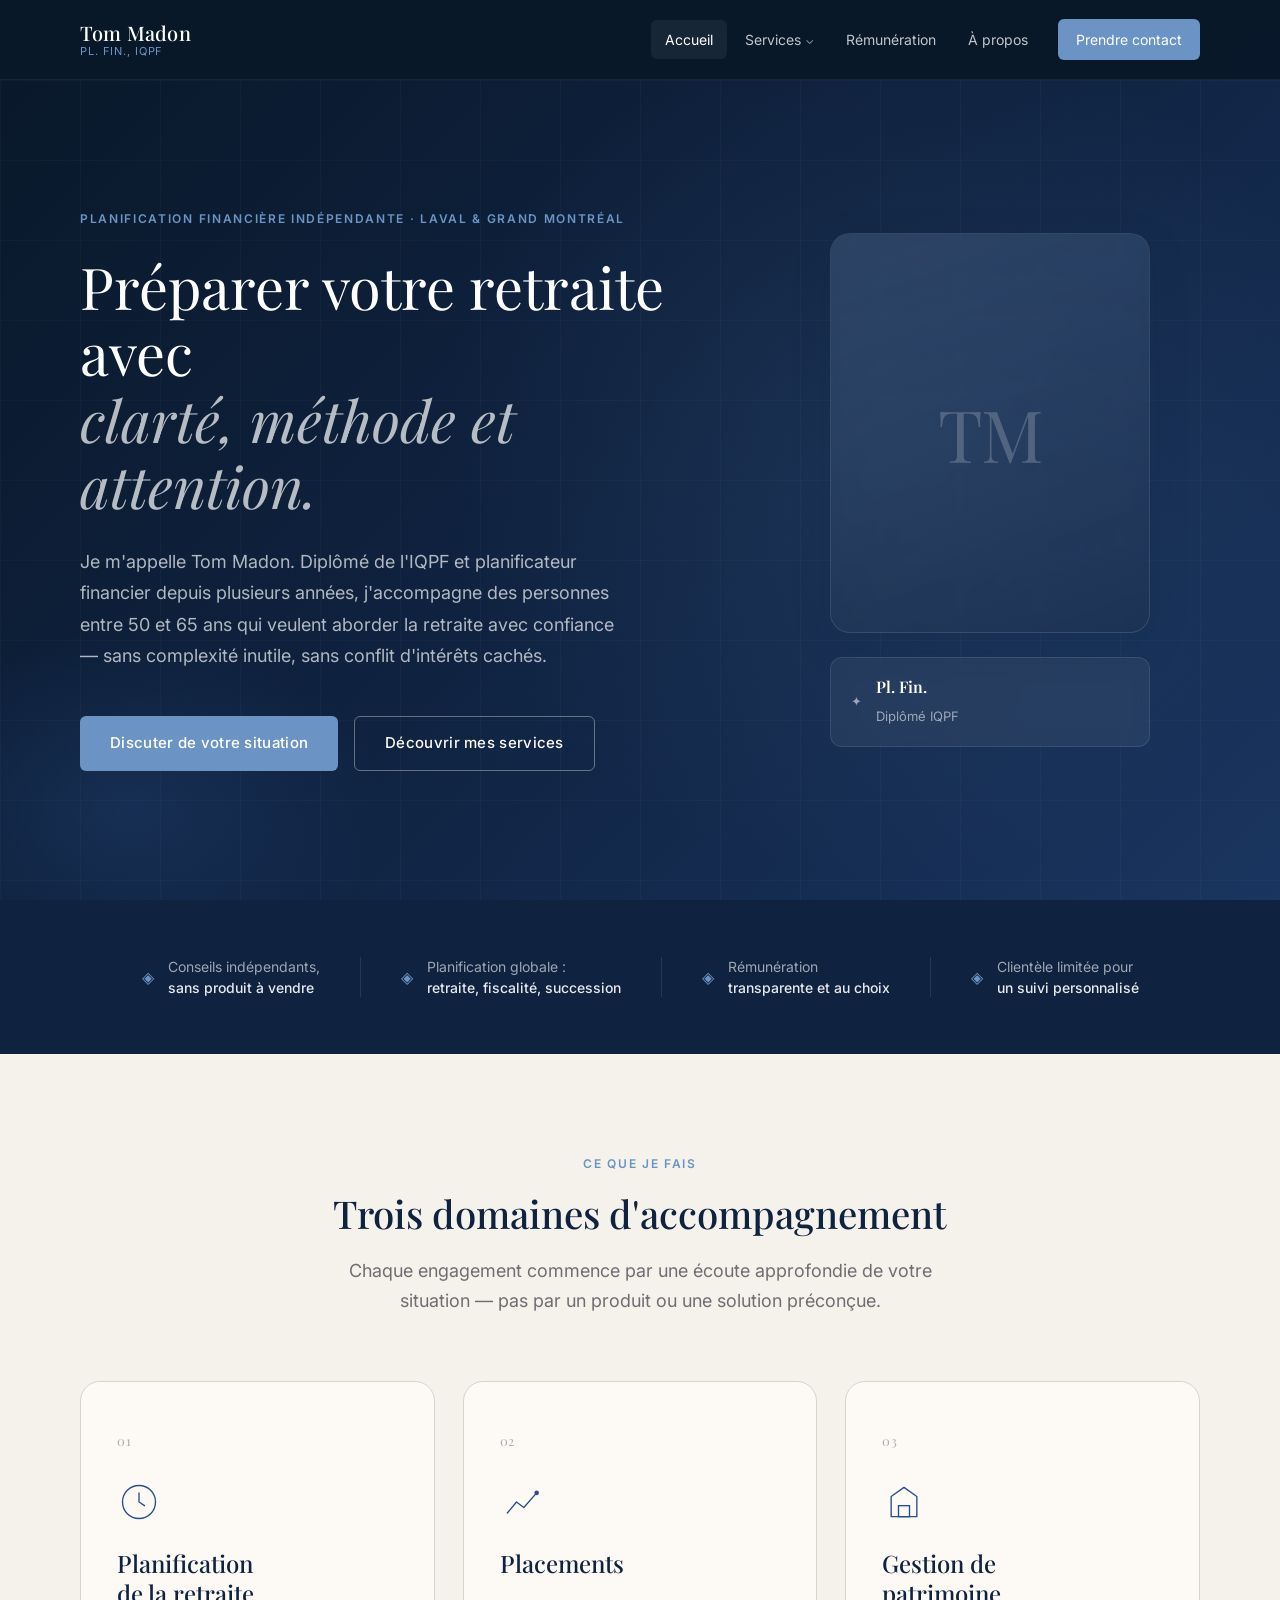
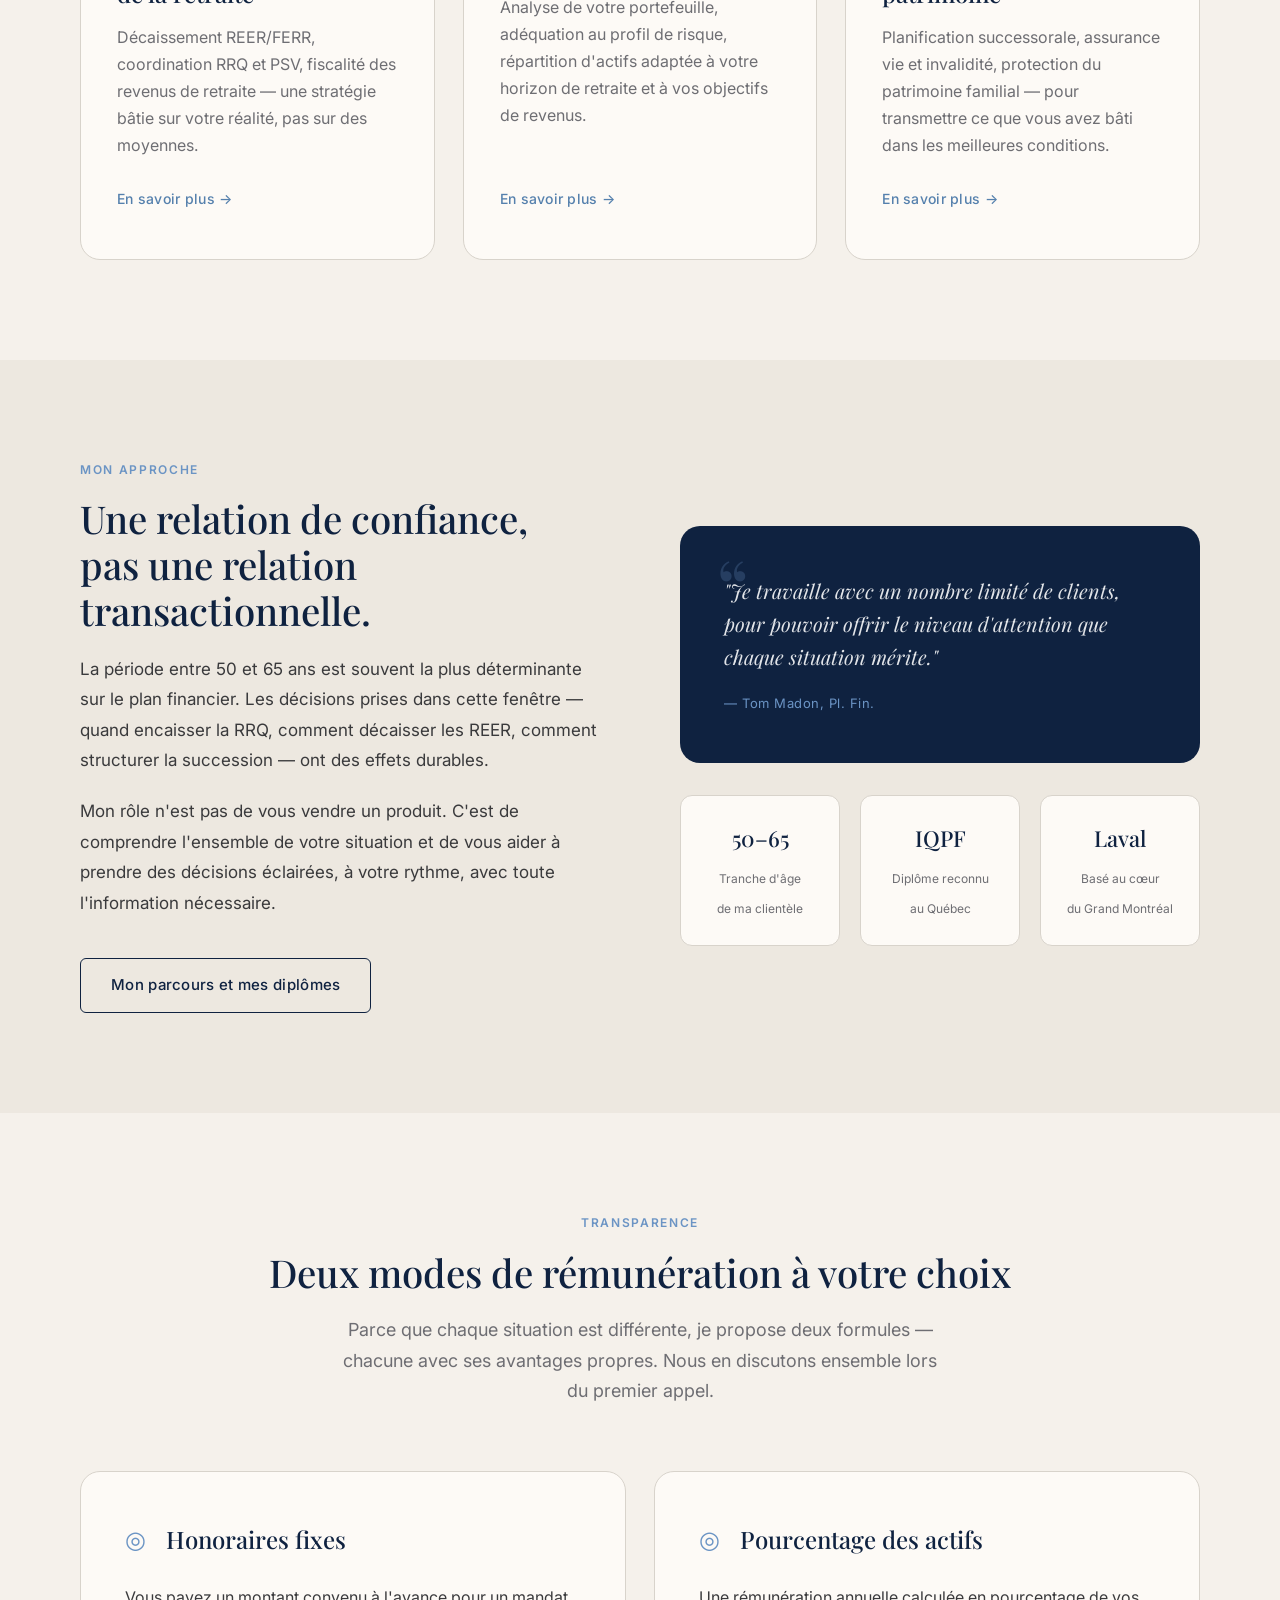
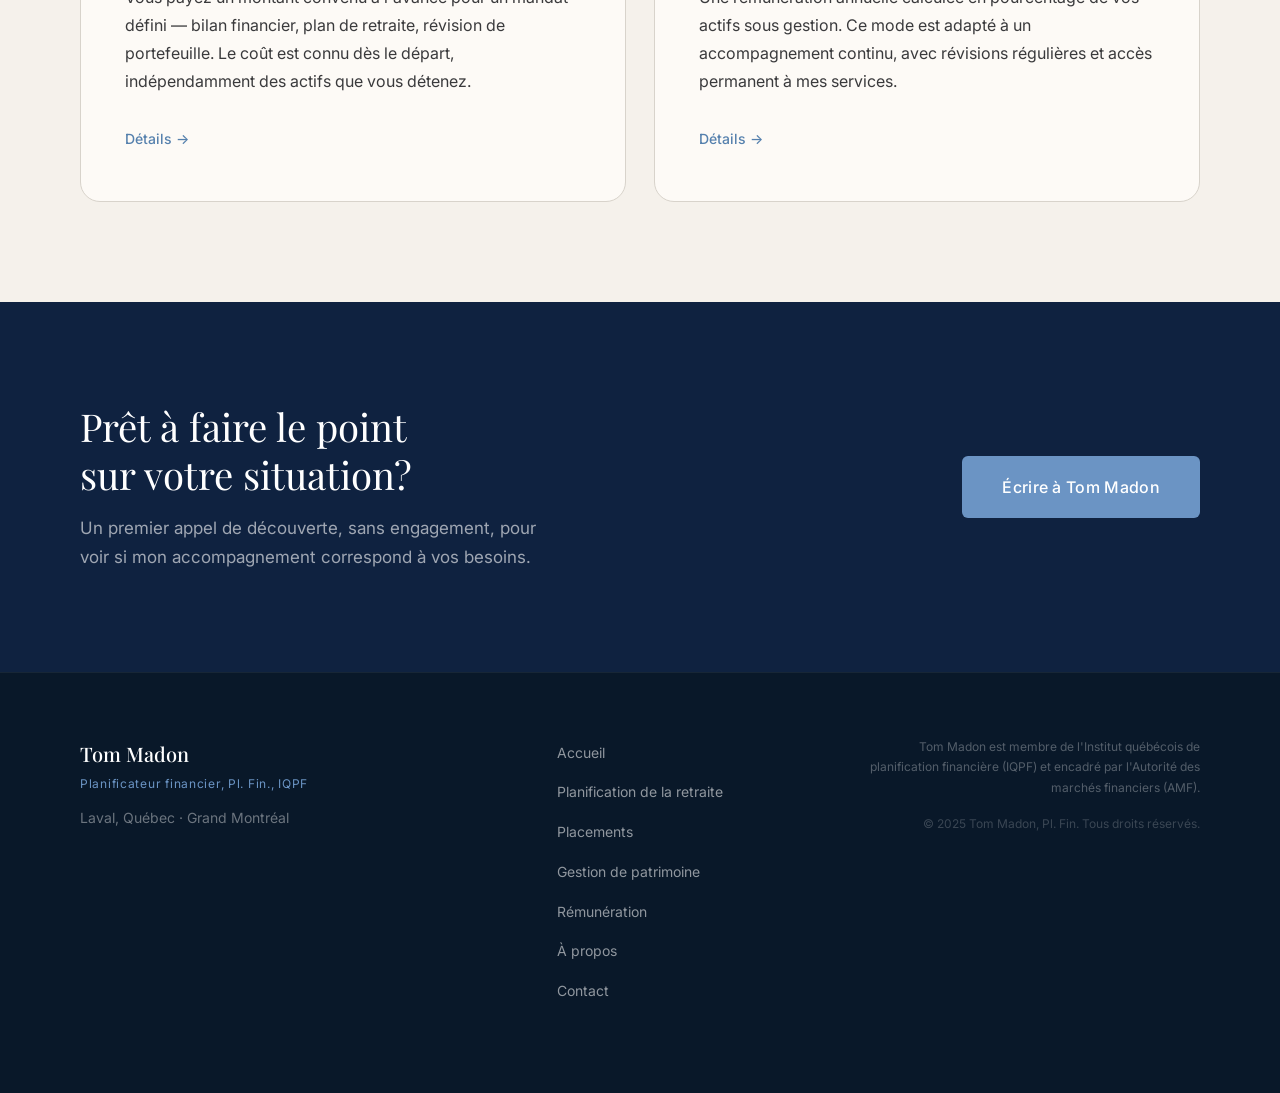
==== index.html @ 1a802a04 "feat: page d'accueil Tom Madon Pl. Fin. — design haut de gamme Structure complète : hero 2 colonnes " ====
<!DOCTYPE html>
<html lang="fr">
<head>
  <meta charset="UTF-8" />
  <meta name="viewport" content="width=device-width, initial-scale=1.0" />
  <title>Tom Madon, Pl. Fin. — Planificateur financier, Laval</title>
  <link rel="preconnect" href="https://fonts.googleapis.com" />
  <link rel="preconnect" href="https://fonts.gstatic.com" crossorigin />
  <link href="https://fonts.googleapis.com/css2?family=Playfair+Display:ital,wght@0,400;0,500;0,700;1,400;1,500&family=Inter:wght@300;400;500;600&display=swap" rel="stylesheet" />
  <link rel="stylesheet" href="css/style.css" />
</head>
<body>

  <!-- ═══════════════════════════ NAVIGATION ═══════════════════════════ -->
  <header class="site-header">
    <nav class="nav-container">
      <a href="index.html" class="nav-logo">
        <span class="logo-name">Tom Madon</span>
        <span class="logo-title">Pl. Fin., IQPF</span>
      </a>
      <ul class="nav-links">
        <li><a href="index.html" class="nav-link active">Accueil</a></li>
        <li class="nav-dropdown">
          <a href="#" class="nav-link">Services <span class="chevron">&#8964;</span></a>
          <ul class="dropdown-menu">
            <li><a href="retraite.html">Planification de la retraite</a></li>
            <li><a href="placements.html">Placements</a></li>
            <li><a href="patrimoine.html">Gestion de patrimoine</a></li>
          </ul>
        </li>
        <li><a href="remuneration.html" class="nav-link">Rémunération</a></li>
        <li><a href="apropos.html" class="nav-link">À propos</a></li>
        <li><a href="contact.html" class="nav-link nav-cta">Prendre contact</a></li>
      </ul>
      <button class="nav-hamburger" aria-label="Menu">
        <span></span><span></span><span></span>
      </button>
    </nav>
  </header>

  <!-- ═══════════════════════════ HERO ═══════════════════════════ -->
  <section class="hero">
    <div class="hero-inner">
      <div class="hero-content">
        <p class="hero-eyebrow">Planification financière indépendante · Laval &amp; Grand Montréal</p>
        <h1 class="hero-title">
          Préparer votre retraite avec<br />
          <em>clarté, méthode et attention.</em>
        </h1>
        <p class="hero-body">
          Je m'appelle Tom Madon. Diplômé de l'IQPF et planificateur financier depuis plusieurs années,
          j'accompagne des personnes entre 50 et 65 ans qui veulent aborder la retraite avec confiance —
          sans complexité inutile, sans conflit d'intérêts cachés.
        </p>
        <div class="hero-actions">
          <a href="contact.html" class="btn btn-primary">Discuter de votre situation</a>
          <a href="retraite.html" class="btn btn-ghost">Découvrir mes services</a>
        </div>
      </div>
      <div class="hero-visual">
        <div class="hero-photo-frame">
          <div class="hero-photo-placeholder">
            <div class="photo-initials">TM</div>
          </div>
        </div>
        <div class="hero-credential">
          <div class="credential-badge">
            <span class="badge-icon">✦</span>
            <div>
              <strong>Pl. Fin.</strong>
              <span>Diplômé IQPF</span>
            </div>
          </div>
        </div>
      </div>
    </div>
  </section>

  <!-- ═══════════════════════════ VALEUR ═══════════════════════════ -->
  <section class="value-strip">
    <div class="container">
      <ul class="value-list">
        <li class="value-item">
          <span class="value-icon">◈</span>
          <p>Conseils indépendants,<br /><strong>sans produit à vendre</strong></p>
        </li>
        <li class="value-divider"></li>
        <li class="value-item">
          <span class="value-icon">◈</span>
          <p>Planification globale :<br /><strong>retraite, fiscalité, succession</strong></p>
        </li>
        <li class="value-divider"></li>
        <li class="value-item">
          <span class="value-icon">◈</span>
          <p>Rémunération<br /><strong>transparente et au choix</strong></p>
        </li>
        <li class="value-divider"></li>
        <li class="value-item">
          <span class="value-icon">◈</span>
          <p>Clientèle limitée pour<br /><strong>un suivi personnalisé</strong></p>
        </li>
      </ul>
    </div>
  </section>

  <!-- ═══════════════════════════ SERVICES ═══════════════════════════ -->
  <section class="services-section section">
    <div class="container">
      <div class="section-header">
        <p class="section-eyebrow">Ce que je fais</p>
        <h2 class="section-title">Trois domaines d'accompagnement</h2>
        <p class="section-subtitle">
          Chaque engagement commence par une écoute approfondie de votre situation —
          pas par un produit ou une solution préconçue.
        </p>
      </div>
      <div class="services-grid">

        <a href="retraite.html" class="service-card">
          <div class="service-card-number">01</div>
          <div class="service-card-icon">
            <svg viewBox="0 0 48 48" fill="none" xmlns="http://www.w3.org/2000/svg">
              <circle cx="24" cy="24" r="18" stroke="currentColor" stroke-width="1.5"/>
              <path d="M24 14v10l6 4" stroke="currentColor" stroke-width="1.5" stroke-linecap="round"/>
            </svg>
          </div>
          <h3 class="service-card-title">Planification<br />de la retraite</h3>
          <p class="service-card-body">
            Décaissement REER/FERR, coordination RRQ et PSV,
            fiscalité des revenus de retraite — une stratégie bâtie
            sur votre réalité, pas sur des moyennes.
          </p>
          <span class="service-card-link">En savoir plus →</span>
        </a>

        <a href="placements.html" class="service-card">
          <div class="service-card-number">02</div>
          <div class="service-card-icon">
            <svg viewBox="0 0 48 48" fill="none" xmlns="http://www.w3.org/2000/svg">
              <polyline points="8,36 18,24 26,30 40,14" stroke="currentColor" stroke-width="1.5" stroke-linecap="round" stroke-linejoin="round"/>
              <circle cx="40" cy="14" r="2.5" fill="currentColor"/>
            </svg>
          </div>
          <h3 class="service-card-title">Placements</h3>
          <p class="service-card-body">
            Analyse de votre portefeuille, adéquation au profil de risque,
            répartition d'actifs adaptée à votre horizon de retraite et
            à vos objectifs de revenus.
          </p>
          <span class="service-card-link">En savoir plus →</span>
        </a>

        <a href="patrimoine.html" class="service-card">
          <div class="service-card-number">03</div>
          <div class="service-card-icon">
            <svg viewBox="0 0 48 48" fill="none" xmlns="http://www.w3.org/2000/svg">
              <path d="M24 8L10 18v22h28V18L24 8z" stroke="currentColor" stroke-width="1.5" stroke-linejoin="round"/>
              <rect x="18" y="28" width="12" height="12" stroke="currentColor" stroke-width="1.5"/>
            </svg>
          </div>
          <h3 class="service-card-title">Gestion de<br />patrimoine</h3>
          <p class="service-card-body">
            Planification successorale, assurance vie et invalidité,
            protection du patrimoine familial — pour transmettre ce que
            vous avez bâti dans les meilleures conditions.
          </p>
          <span class="service-card-link">En savoir plus →</span>
        </a>

      </div>
    </div>
  </section>

  <!-- ═══════════════════════════ APPROCHE ═══════════════════════════ -->
  <section class="approach-section section">
    <div class="container approach-grid">
      <div class="approach-text">
        <p class="section-eyebrow">Mon approche</p>
        <h2 class="section-title">Une relation de confiance,<br />pas une relation transactionnelle.</h2>
        <p class="approach-body">
          La période entre 50 et 65 ans est souvent la plus déterminante sur le plan financier.
          Les décisions prises dans cette fenêtre — quand encaisser la RRQ, comment décaisser les REER,
          comment structurer la succession — ont des effets durables.
        </p>
        <p class="approach-body">
          Mon rôle n'est pas de vous vendre un produit. C'est de comprendre l'ensemble de votre
          situation et de vous aider à prendre des décisions éclairées, à votre rythme,
          avec toute l'information nécessaire.
        </p>
        <a href="apropos.html" class="btn btn-outline">Mon parcours et mes diplômes</a>
      </div>
      <div class="approach-visual">
        <div class="approach-quote-block">
          <blockquote class="approach-quote">
            "Je travaille avec un nombre limité de clients, pour pouvoir
             offrir le niveau d'attention que chaque situation mérite."
          </blockquote>
          <cite class="approach-cite">— Tom Madon, Pl. Fin.</cite>
        </div>
        <div class="approach-stats">
          <div class="stat-item">
            <span class="stat-number">50–65</span>
            <span class="stat-label">Tranche d'âge<br />de ma clientèle</span>
          </div>
          <div class="stat-item">
            <span class="stat-number">IQPF</span>
            <span class="stat-label">Diplôme reconnu<br />au Québec</span>
          </div>
          <div class="stat-item">
            <span class="stat-number">Laval</span>
            <span class="stat-label">Basé au cœur<br />du Grand Montréal</span>
          </div>
        </div>
      </div>
    </div>
  </section>

  <!-- ═══════════════════════════ REMUNERATION ═══════════════════════════ -->
  <section class="remu-section section">
    <div class="container">
      <div class="section-header">
        <p class="section-eyebrow">Transparence</p>
        <h2 class="section-title">Deux modes de rémunération à votre choix</h2>
        <p class="section-subtitle">
          Parce que chaque situation est différente, je propose deux formules —
          chacune avec ses avantages propres. Nous en discutons ensemble lors
          du premier appel.
        </p>
      </div>
      <div class="remu-grid">
        <div class="remu-card">
          <div class="remu-card-header">
            <span class="remu-icon">◎</span>
            <h3>Honoraires fixes</h3>
          </div>
          <p class="remu-body">
            Vous payez un montant convenu à l'avance pour un mandat défini —
            bilan financier, plan de retraite, révision de portefeuille.
            Le coût est connu dès le départ, indépendamment des actifs que vous détenez.
          </p>
          <a href="remuneration.html" class="remu-link">Détails →</a>
        </div>
        <div class="remu-card">
          <div class="remu-card-header">
            <span class="remu-icon">◎</span>
            <h3>Pourcentage des actifs</h3>
          </div>
          <p class="remu-body">
            Une rémunération annuelle calculée en pourcentage de vos actifs sous
            gestion. Ce mode est adapté à un accompagnement continu, avec révisions
            régulières et accès permanent à mes services.
          </p>
          <a href="remuneration.html" class="remu-link">Détails →</a>
        </div>
      </div>
    </div>
  </section>

  <!-- ═══════════════════════════ CTA CONTACT ═══════════════════════════ -->
  <section class="cta-section">
    <div class="container cta-inner">
      <div class="cta-text">
        <h2 class="cta-title">Prêt à faire le point<br />sur votre situation?</h2>
        <p class="cta-body">
          Un premier appel de découverte, sans engagement, pour voir si
          mon accompagnement correspond à vos besoins.
        </p>
      </div>
      <a href="contact.html" class="btn btn-primary btn-large">Écrire à Tom Madon</a>
    </div>
  </section>

  <!-- ═══════════════════════════ FOOTER ═══════════════════════════ -->
  <footer class="site-footer">
    <div class="container footer-grid">
      <div class="footer-brand">
        <span class="footer-logo">Tom Madon</span>
        <span class="footer-logo-sub">Planificateur financier, Pl. Fin., IQPF</span>
        <p class="footer-address">Laval, Québec · Grand Montréal</p>
      </div>
      <nav class="footer-nav">
        <ul>
          <li><a href="index.html">Accueil</a></li>
          <li><a href="retraite.html">Planification de la retraite</a></li>
          <li><a href="placements.html">Placements</a></li>
          <li><a href="patrimoine.html">Gestion de patrimoine</a></li>
          <li><a href="remuneration.html">Rémunération</a></li>
          <li><a href="apropos.html">À propos</a></li>
          <li><a href="contact.html">Contact</a></li>
        </ul>
      </nav>
      <div class="footer-legal">
        <p>Tom Madon est membre de l'Institut québécois de planification financière (IQPF) et encadré par l'Autorité des marchés financiers (AMF).</p>
        <p class="footer-copy">© 2025 Tom Madon, Pl. Fin. Tous droits réservés.</p>
      </div>
    </div>
  </footer>

  <script src="js/main.js"></script>
</body>
</html>
---- css/style.css ----
/* ═══════════════════════════════════════════════════════
   Tom Madon — Planificateur financier
   Design System
   ═══════════════════════════════════════════════════════ */

/* ── Tokens ─────────────────────────────────────────── */
:root {
  --navy:          #0F2240;
  --navy-dark:     #091829;
  --navy-mid:      #1A3560;
  --navy-light:    #2A5089;
  --accent:        #6B94C4;        /* bleu pâle désaturé */
  --accent-hover:  #5580AD;
  --sand:          #F5F1EB;        /* fond sable/blanc cassé */
  --sand-dark:     #EDE8E0;
  --white:         #FDFAF6;
  --text-primary:  #1C1C1E;
  --text-body:     #3A3A3C;
  --text-muted:    #6E6E73;
  --text-light:    #AEAEB2;
  --border:        #D8D3CB;

  --font-serif:    'Playfair Display', Georgia, serif;
  --font-sans:     'Inter', -apple-system, BlinkMacSystemFont, sans-serif;

  --radius-sm:     6px;
  --radius-md:     12px;
  --radius-lg:     20px;

  --shadow-sm:     0 1px 3px rgba(15,34,64,0.08);
  --shadow-md:     0 4px 16px rgba(15,34,64,0.10);
  --shadow-lg:     0 12px 40px rgba(15,34,64,0.14);

  --max-w:         1200px;
  --nav-h:         80px;
}

/* ── Reset ──────────────────────────────────────────── */
*, *::before, *::after { box-sizing: border-box; margin: 0; padding: 0; }
html { scroll-behavior: smooth; -webkit-font-smoothing: antialiased; }
body {
  font-family: var(--font-sans);
  font-size: 18px;
  line-height: 1.65;
  color: var(--text-body);
  background: var(--sand);
}
img, svg { display: block; max-width: 100%; }
a { text-decoration: none; color: inherit; }
ul { list-style: none; }

/* ── Container ──────────────────────────────────────── */
.container {
  max-width: var(--max-w);
  margin: 0 auto;
  padding: 0 40px;
}

/* ── Section spacing ────────────────────────────────── */
.section { padding: 100px 0; }

/* ── Section headers ────────────────────────────────── */
.section-eyebrow {
  font-family: var(--font-sans);
  font-size: 12px;
  font-weight: 600;
  letter-spacing: 0.14em;
  text-transform: uppercase;
  color: var(--accent);
  margin-bottom: 16px;
}
.section-title {
  font-family: var(--font-serif);
  font-size: clamp(32px, 3vw, 44px);
  font-weight: 500;
  color: var(--navy);
  line-height: 1.2;
  margin-bottom: 20px;
}
.section-subtitle {
  font-size: 18px;
  color: var(--text-muted);
  max-width: 600px;
  line-height: 1.7;
}
.section-header {
  text-align: center;
  margin-bottom: 64px;
}
.section-header .section-subtitle {
  margin: 0 auto;
}

/* ─────────────────────────────────────────────────────
   BUTTONS
───────────────────────────────────────────────────── */
.btn {
  display: inline-flex;
  align-items: center;
  gap: 8px;
  padding: 14px 30px;
  border-radius: var(--radius-sm);
  font-family: var(--font-sans);
  font-size: 15px;
  font-weight: 500;
  letter-spacing: 0.02em;
  cursor: pointer;
  border: none;
  transition: all 0.2s ease;
  white-space: nowrap;
}
.btn-primary {
  background: var(--accent);
  color: #fff;
}
.btn-primary:hover {
  background: var(--accent-hover);
  transform: translateY(-1px);
  box-shadow: var(--shadow-md);
}
.btn-ghost {
  background: transparent;
  color: var(--white);
  border: 1.5px solid rgba(255,255,255,0.35);
}
.btn-ghost:hover {
  background: rgba(255,255,255,0.08);
  border-color: rgba(255,255,255,0.6);
}
.btn-outline {
  background: transparent;
  color: var(--navy);
  border: 1.5px solid var(--navy);
}
.btn-outline:hover {
  background: var(--navy);
  color: var(--white);
}
.btn-large {
  padding: 18px 40px;
  font-size: 16px;
}

/* ─────────────────────────────────────────────────────
   NAVIGATION
───────────────────────────────────────────────────── */
.site-header {
  position: fixed;
  top: 0; left: 0; right: 0;
  z-index: 100;
  background: rgba(9, 24, 41, 0.96);
  backdrop-filter: blur(12px);
  -webkit-backdrop-filter: blur(12px);
  border-bottom: 1px solid rgba(255,255,255,0.06);
  height: var(--nav-h);
}
.nav-container {
  max-width: var(--max-w);
  margin: 0 auto;
  padding: 0 40px;
  height: 100%;
  display: flex;
  align-items: center;
  justify-content: space-between;
  gap: 32px;
}
.nav-logo {
  display: flex;
  flex-direction: column;
  line-height: 1.2;
  flex-shrink: 0;
}
.logo-name {
  font-family: var(--font-serif);
  font-size: 20px;
  font-weight: 500;
  color: #fff;
  letter-spacing: 0.01em;
}
.logo-title {
  font-family: var(--font-sans);
  font-size: 11px;
  font-weight: 400;
  color: var(--accent);
  letter-spacing: 0.08em;
  text-transform: uppercase;
}
.nav-links {
  display: flex;
  align-items: center;
  gap: 4px;
}
.nav-link {
  padding: 8px 14px;
  font-size: 14px;
  font-weight: 400;
  color: rgba(255,255,255,0.75);
  border-radius: var(--radius-sm);
  transition: color 0.15s, background 0.15s;
  display: flex;
  align-items: center;
  gap: 4px;
}
.nav-link:hover, .nav-link.active {
  color: #fff;
  background: rgba(255,255,255,0.06);
}
.nav-cta {
  margin-left: 12px;
  background: var(--accent);
  color: #fff !important;
  padding: 9px 18px;
  border-radius: var(--radius-sm);
}
.nav-cta:hover {
  background: var(--accent-hover) !important;
}
.chevron { font-size: 12px; opacity: 0.7; }

/* Dropdown */
.nav-dropdown { position: relative; }
.dropdown-menu {
  display: none;
  position: absolute;
  top: calc(100% + 8px);
  left: 0;
  background: var(--navy-dark);
  border: 1px solid rgba(255,255,255,0.08);
  border-radius: var(--radius-md);
  padding: 8px;
  min-width: 260px;
  box-shadow: var(--shadow-lg);
}
.nav-dropdown:hover .dropdown-menu { display: block; }
.dropdown-menu li a {
  display: block;
  padding: 10px 16px;
  font-size: 14px;
  color: rgba(255,255,255,0.80);
  border-radius: var(--radius-sm);
  transition: background 0.15s, color 0.15s;
}
.dropdown-menu li a:hover {
  background: rgba(255,255,255,0.07);
  color: #fff;
}
.nav-hamburger {
  display: none;
  flex-direction: column;
  gap: 5px;
  background: none;
  border: none;
  cursor: pointer;
  padding: 4px;
}
.nav-hamburger span {
  display: block;
  width: 24px;
  height: 2px;
  background: #fff;
  border-radius: 2px;
}

/* ─────────────────────────────────────────────────────
   HERO
───────────────────────────────────────────────────── */
.hero {
  background: linear-gradient(135deg, var(--navy-dark) 0%, var(--navy) 50%, var(--navy-mid) 100%);
  min-height: 100vh;
  display: flex;
  align-items: center;
  padding-top: var(--nav-h);
  position: relative;
  overflow: hidden;
}
.hero::before {
  content: '';
  position: absolute;
  inset: 0;
  background:
    radial-gradient(ellipse 60% 80% at 70% 50%, rgba(107,148,196,0.12) 0%, transparent 60%),
    radial-gradient(ellipse 40% 40% at 10% 90%, rgba(42,80,137,0.3) 0%, transparent 50%);
  pointer-events: none;
}
/* Subtle grid texture */
.hero::after {
  content: '';
  position: absolute;
  inset: 0;
  background-image:
    linear-gradient(rgba(255,255,255,0.025) 1px, transparent 1px),
    linear-gradient(90deg, rgba(255,255,255,0.025) 1px, transparent 1px);
  background-size: 80px 80px;
  pointer-events: none;
}
.hero-inner {
  max-width: var(--max-w);
  margin: 0 auto;
  padding: 80px 40px;
  display: -webkit-flex;
  display: flex;
  -webkit-align-items: center;
  align-items: center;
  gap: 80px;
  position: relative;
  z-index: 1;
}
.hero-content {
  -webkit-flex: 1 1 auto;
  flex: 1 1 auto;
  min-width: 0;
}
.hero-visual {
  -webkit-flex: 0 0 420px;
  flex: 0 0 420px;
  width: 420px;
}
.hero-eyebrow {
  font-size: 12px;
  font-weight: 600;
  letter-spacing: 0.14em;
  text-transform: uppercase;
  color: var(--accent);
  margin-bottom: 24px;
}
.hero-title {
  font-family: var(--font-serif);
  font-size: clamp(40px, 4.5vw, 64px);
  font-weight: 400;
  color: #fff;
  line-height: 1.15;
  margin-bottom: 28px;
}
.hero-title em {
  font-style: italic;
  color: rgba(255,255,255,0.70);
}
.hero-body {
  font-size: 18px;
  color: rgba(255,255,255,0.68);
  line-height: 1.75;
  max-width: 540px;
  margin-bottom: 44px;
}
.hero-actions {
  display: flex;
  gap: 16px;
  flex-wrap: wrap;
}

/* Hero photo */
.hero-visual {
  position: relative;
  display: -webkit-flex;
  display: flex;
  -webkit-flex-direction: column;
  flex-direction: column;
  -webkit-align-items: center;
  align-items: center;
  gap: 24px;
}
.hero-photo-frame {
  width: 320px;
  height: 400px;
  border-radius: var(--radius-lg);
  background: rgba(255,255,255,0.04);
  border: 1px solid rgba(255,255,255,0.10);
  display: flex;
  align-items: center;
  justify-content: center;
  overflow: hidden;
  box-shadow: var(--shadow-lg);
  backdrop-filter: blur(4px);
}
.hero-photo-placeholder {
  width: 100%;
  height: 100%;
  background: linear-gradient(160deg, rgba(107,148,196,0.18) 0%, rgba(15,34,64,0.3) 100%);
  display: flex;
  align-items: center;
  justify-content: center;
}
.photo-initials {
  font-family: var(--font-serif);
  font-size: 72px;
  font-weight: 400;
  color: rgba(255,255,255,0.20);
  letter-spacing: -2px;
}
.hero-credential {
  width: 100%;
  max-width: 320px;
}
.credential-badge {
  display: flex;
  align-items: center;
  gap: 14px;
  background: rgba(255,255,255,0.06);
  border: 1px solid rgba(255,255,255,0.10);
  border-radius: var(--radius-md);
  padding: 16px 20px;
  backdrop-filter: blur(8px);
}
.badge-icon {
  font-size: 20px;
  color: var(--accent);
}
.credential-badge strong {
  display: block;
  font-size: 16px;
  font-weight: 600;
  color: #fff;
  font-family: var(--font-serif);
}
.credential-badge span {
  font-size: 13px;
  color: rgba(255,255,255,0.55);
}

/* ─────────────────────────────────────────────────────
   VALUE STRIP
───────────────────────────────────────────────────── */
.value-strip {
  background: var(--navy);
  padding: 40px 0;
}
.value-list {
  display: flex;
  align-items: center;
  justify-content: center;
  gap: 0;
  flex-wrap: wrap;
}
.value-item {
  display: flex;
  align-items: center;
  gap: 14px;
  padding: 16px 40px;
  text-align: left;
}
.value-item p {
  font-size: 14px;
  color: rgba(255,255,255,0.60);
  line-height: 1.5;
}
.value-item p strong {
  color: rgba(255,255,255,0.90);
  font-weight: 500;
}
.value-icon {
  font-size: 16px;
  color: var(--accent);
  flex-shrink: 0;
}
.value-divider {
  width: 1px;
  height: 40px;
  background: rgba(255,255,255,0.10);
  flex-shrink: 0;
}

/* ─────────────────────────────────────────────────────
   SERVICES
───────────────────────────────────────────────────── */
.services-section {
  background: var(--sand);
}
.services-grid {
  display: -webkit-flex;
  display: flex;
  gap: 28px;
  -webkit-align-items: stretch;
  align-items: stretch;
}
.services-grid .service-card {
  -webkit-flex: 1 1 0;
  flex: 1 1 0;
  width: 0;
  min-width: 0;
}
.service-card {
  display: flex;
  flex-direction: column;
  background: var(--white);
  border: 1px solid var(--border);
  border-radius: var(--radius-lg);
  padding: 48px 36px;
  transition: transform 0.25s ease, box-shadow 0.25s ease, border-color 0.25s ease;
  cursor: pointer;
  position: relative;
  overflow: hidden;
}
.service-card::before {
  content: '';
  position: absolute;
  top: 0; left: 0; right: 0;
  height: 3px;
  background: linear-gradient(90deg, var(--accent) 0%, var(--navy-light) 100%);
  opacity: 0;
  transition: opacity 0.25s ease;
}
.service-card:hover {
  transform: translateY(-6px);
  box-shadow: var(--shadow-lg);
  border-color: rgba(107,148,196,0.25);
}
.service-card:hover::before { opacity: 1; }
.service-card-number {
  font-family: var(--font-serif);
  font-size: 13px;
  font-weight: 400;
  color: var(--text-light);
  letter-spacing: 0.05em;
  margin-bottom: 28px;
}
.service-card-icon {
  width: 44px;
  height: 44px;
  color: var(--navy-light);
  margin-bottom: 24px;
}
.service-card-icon svg { width: 100%; height: 100%; }
.service-card-title {
  font-family: var(--font-serif);
  font-size: 24px;
  font-weight: 500;
  color: var(--navy);
  line-height: 1.25;
  margin-bottom: 16px;
}
.service-card-body {
  font-size: 16px;
  color: var(--text-muted);
  line-height: 1.70;
  flex: 1;
  margin-bottom: 28px;
}
.service-card-link {
  font-size: 14px;
  font-weight: 500;
  color: var(--accent-hover);
  letter-spacing: 0.02em;
  transition: color 0.15s;
}
.service-card:hover .service-card-link { color: var(--navy); }

/* ─────────────────────────────────────────────────────
   APPROACH
───────────────────────────────────────────────────── */
.approach-section {
  background: var(--sand-dark);
}
.approach-grid {
  display: -webkit-flex;
  display: flex;
  gap: 80px;
  -webkit-align-items: center;
  align-items: center;
}
.approach-text {
  -webkit-flex: 1 1 0;
  flex: 1 1 0;
  min-width: 0;
}
.approach-visual {
  -webkit-flex: 1 1 0;
  flex: 1 1 0;
  min-width: 0;
}
.approach-body {
  font-size: 17px;
  color: var(--text-body);
  line-height: 1.80;
  margin-bottom: 20px;
}
.approach-body:last-of-type { margin-bottom: 40px; }
.approach-quote-block {
  background: var(--navy);
  border-radius: var(--radius-lg);
  padding: 48px 44px;
  margin-bottom: 32px;
  position: relative;
}
.approach-quote-block::before {
  content: '\201C';
  position: absolute;
  top: 20px;
  left: 36px;
  font-family: var(--font-serif);
  font-size: 80px;
  color: rgba(107,148,196,0.25);
  line-height: 1;
}
.approach-quote {
  font-family: var(--font-serif);
  font-size: 20px;
  font-style: italic;
  color: rgba(255,255,255,0.88);
  line-height: 1.65;
  position: relative;
  z-index: 1;
}
.approach-cite {
  display: block;
  margin-top: 20px;
  font-size: 13px;
  color: var(--accent);
  font-style: normal;
  letter-spacing: 0.04em;
}
.approach-stats {
  display: -webkit-flex;
  display: flex;
  gap: 20px;
}
.approach-stats .stat-item {
  -webkit-flex: 1 1 0;
  flex: 1 1 0;
  min-width: 0;
}
.stat-item {
  text-align: center;
  background: var(--white);
  border: 1px solid var(--border);
  border-radius: var(--radius-md);
  padding: 24px 16px;
}
.stat-number {
  display: block;
  font-family: var(--font-serif);
  font-size: 22px;
  font-weight: 500;
  color: var(--navy);
  margin-bottom: 6px;
}
.stat-label {
  font-size: 12px;
  color: var(--text-muted);
  line-height: 1.5;
}

/* ─────────────────────────────────────────────────────
   REMUNERATION
───────────────────────────────────────────────────── */
.remu-section {
  background: var(--sand);
}
.remu-grid {
  display: -webkit-flex;
  display: flex;
  gap: 28px;
}
.remu-card {
  -webkit-flex: 1 1 0;
  flex: 1 1 0;
  min-width: 0;
}
.remu-card {
  background: var(--white);
  border: 1px solid var(--border);
  border-radius: var(--radius-lg);
  padding: 48px 44px;
}
.remu-card-header {
  display: flex;
  align-items: center;
  gap: 16px;
  margin-bottom: 24px;
  flex-wrap: nowrap;
}
.remu-icon {
  margin-right: 4px;
}
.remu-icon {
  font-size: 24px;
  color: var(--accent);
  flex-shrink: 0;
}
.remu-card-header h3 {
  font-family: var(--font-serif);
  font-size: 24px;
  font-weight: 500;
  color: var(--navy);
}
.remu-body {
  font-size: 16px;
  color: var(--text-body);
  line-height: 1.75;
  margin-bottom: 28px;
}
.remu-link {
  font-size: 14px;
  font-weight: 500;
  color: var(--accent-hover);
  transition: color 0.15s;
}
.remu-link:hover { color: var(--navy); }

/* ─────────────────────────────────────────────────────
   CTA SECTION
───────────────────────────────────────────────────── */
.cta-section {
  background: var(--navy);
  padding: 100px 0;
}
.cta-inner {
  display: flex;
  align-items: center;
  justify-content: space-between;
  gap: 60px;
  flex-wrap: wrap;
}
.cta-title {
  font-family: var(--font-serif);
  font-size: clamp(28px, 3vw, 42px);
  font-weight: 400;
  color: #fff;
  line-height: 1.25;
  margin-bottom: 16px;
}
.cta-body {
  font-size: 17px;
  color: rgba(255,255,255,0.60);
  max-width: 480px;
  line-height: 1.70;
}

/* ─────────────────────────────────────────────────────
   FOOTER
───────────────────────────────────────────────────── */
.site-footer {
  background: var(--navy-dark);
  padding: 64px 0 40px;
  border-top: 1px solid rgba(255,255,255,0.06);
}
.footer-grid {
  display: -webkit-flex;
  display: flex;
  gap: 60px;
  -webkit-align-items: flex-start;
  align-items: flex-start;
  margin-bottom: 48px;
}
.footer-brand {
  -webkit-flex: 1 1 0;
  flex: 1 1 0;
  min-width: 0;
}
.footer-nav {
  -webkit-flex: 0 0 auto;
  flex: 0 0 auto;
}
.footer-legal {
  -webkit-flex: 1 1 0;
  flex: 1 1 0;
  min-width: 0;
  text-align: right;
}
.footer-logo {
  display: block;
  font-family: var(--font-serif);
  font-size: 20px;
  font-weight: 500;
  color: #fff;
  margin-bottom: 4px;
}
.footer-logo-sub {
  display: block;
  font-size: 12px;
  color: var(--accent);
  letter-spacing: 0.06em;
  margin-bottom: 12px;
}
.footer-address {
  font-size: 14px;
  color: rgba(255,255,255,0.40);
}
.footer-nav ul {
  display: flex;
  flex-direction: column;
  gap: 10px;
}
.footer-nav a {
  font-size: 14px;
  color: rgba(255,255,255,0.55);
  transition: color 0.15s;
}
.footer-nav a:hover { color: #fff; }
.footer-legal {
  text-align: right;
}
.footer-legal p {
  font-size: 12px;
  color: rgba(255,255,255,0.30);
  line-height: 1.70;
  margin-bottom: 16px;
  max-width: 340px;
  margin-left: auto;
}
.footer-copy {
  font-size: 12px;
  color: rgba(255,255,255,0.20) !important;
}

/* ─────────────────────────────────────────────────────
   RESPONSIVE
───────────────────────────────────────────────────── */
@media (max-width: 1024px) {
  .hero-inner { flex-direction: column; gap: 60px; }
  .hero-content { flex: none; width: 100%; }
  .hero-visual { display: none; }
  .services-grid { flex-direction: column; max-width: 540px; margin: 0 auto; }
  .services-grid .service-card { flex: none; width: 100%; }
  .approach-grid { flex-direction: column; gap: 48px; }
  .approach-text, .approach-visual { flex: none; width: 100%; }
  .footer-grid { flex-direction: column; gap: 40px; }
  .footer-brand, .footer-legal { flex: none; width: 100%; }
  .footer-legal { text-align: left; }
  .footer-legal p { margin-left: 0; }
}

@media (max-width: 768px) {
  :root { --nav-h: 70px; }
  .container { padding: 0 24px; }
  .section { padding: 72px 0; }
  .nav-links { display: none; }
  .nav-hamburger { display: flex; }
  .hero-inner { padding: 60px 24px; }
  .hero-title { font-size: 38px; }
  .remu-grid { flex-direction: column; }
  .remu-card { flex: none; width: 100%; }
  .approach-stats { flex-direction: column; gap: 12px; }
  .approach-stats .stat-item { flex: none; width: 100%; }
  .value-list { flex-direction: column; align-items: flex-start; }
  .value-divider { width: 40px; height: 1px; margin: 0 0 0 16px; }
  .value-item { padding: 12px 24px; }
  .cta-inner { flex-direction: column; text-align: center; }
  .cta-body { margin: 0 auto; }
}
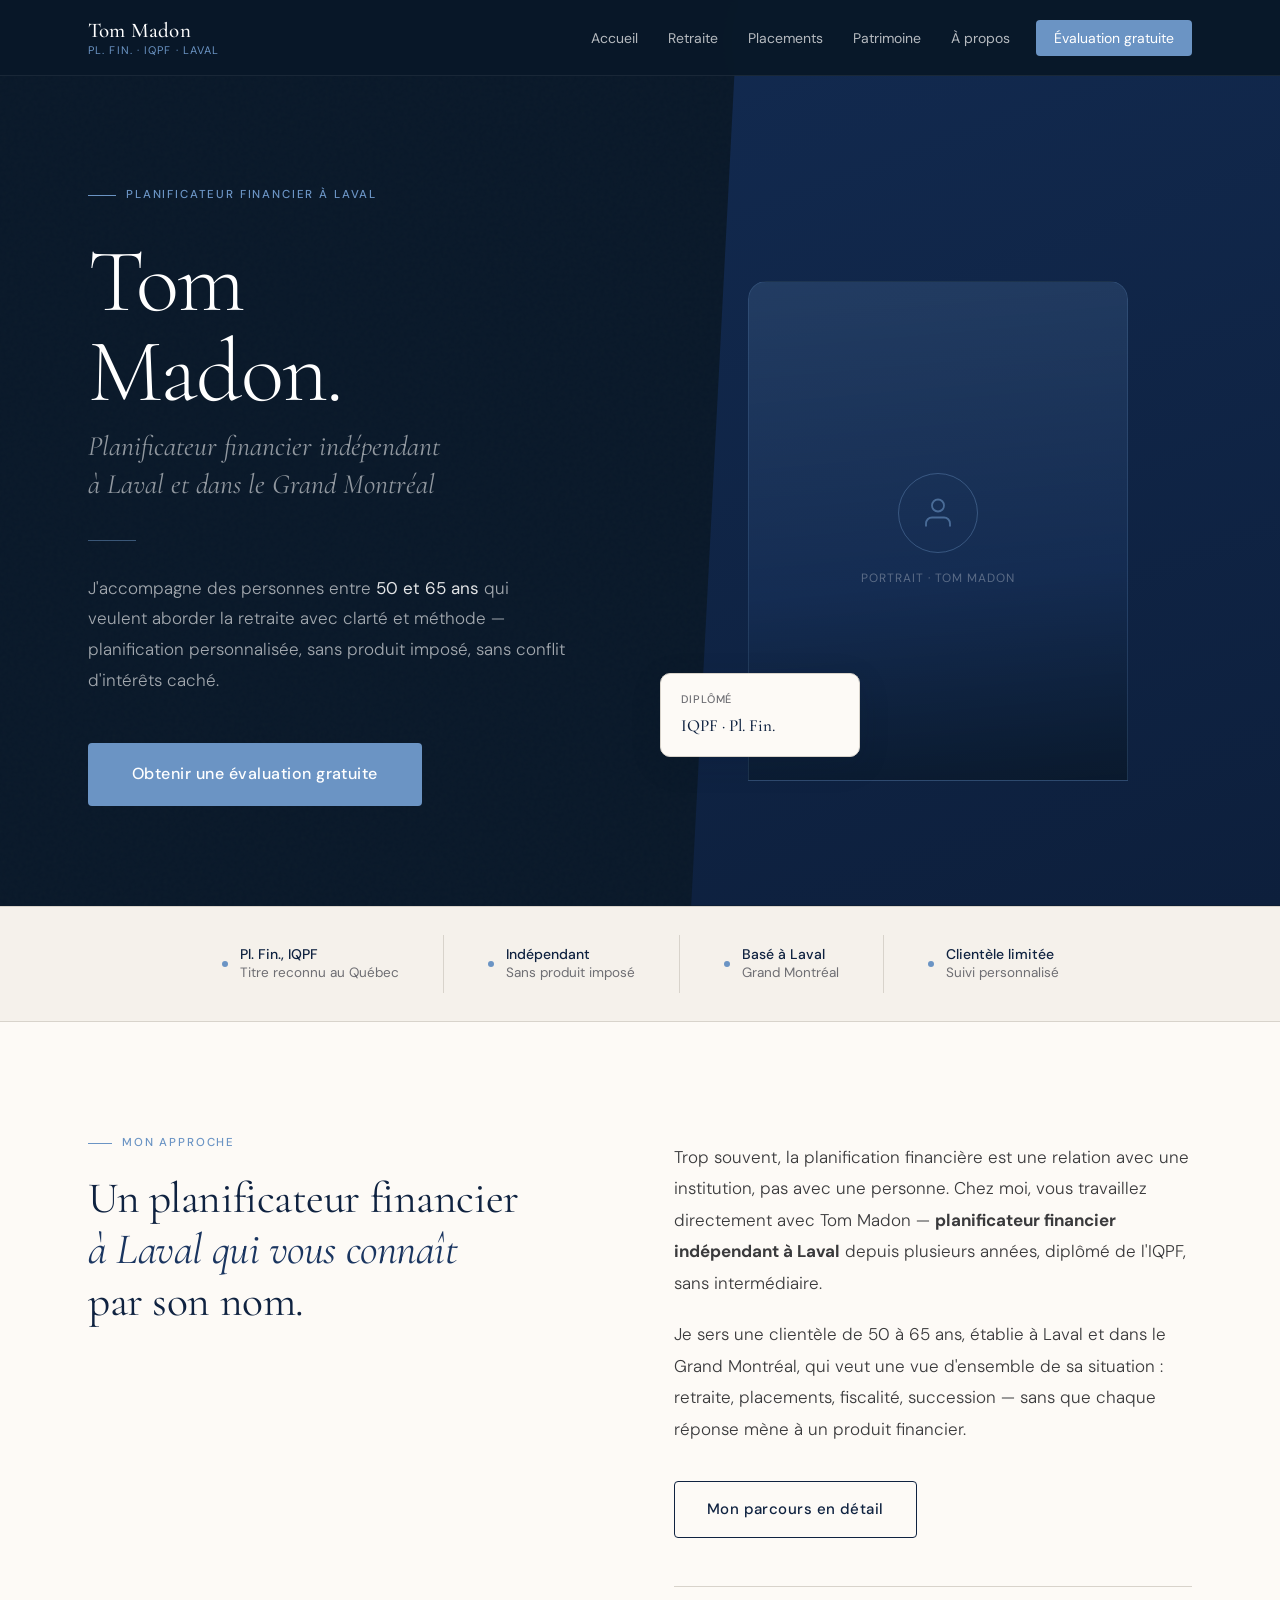
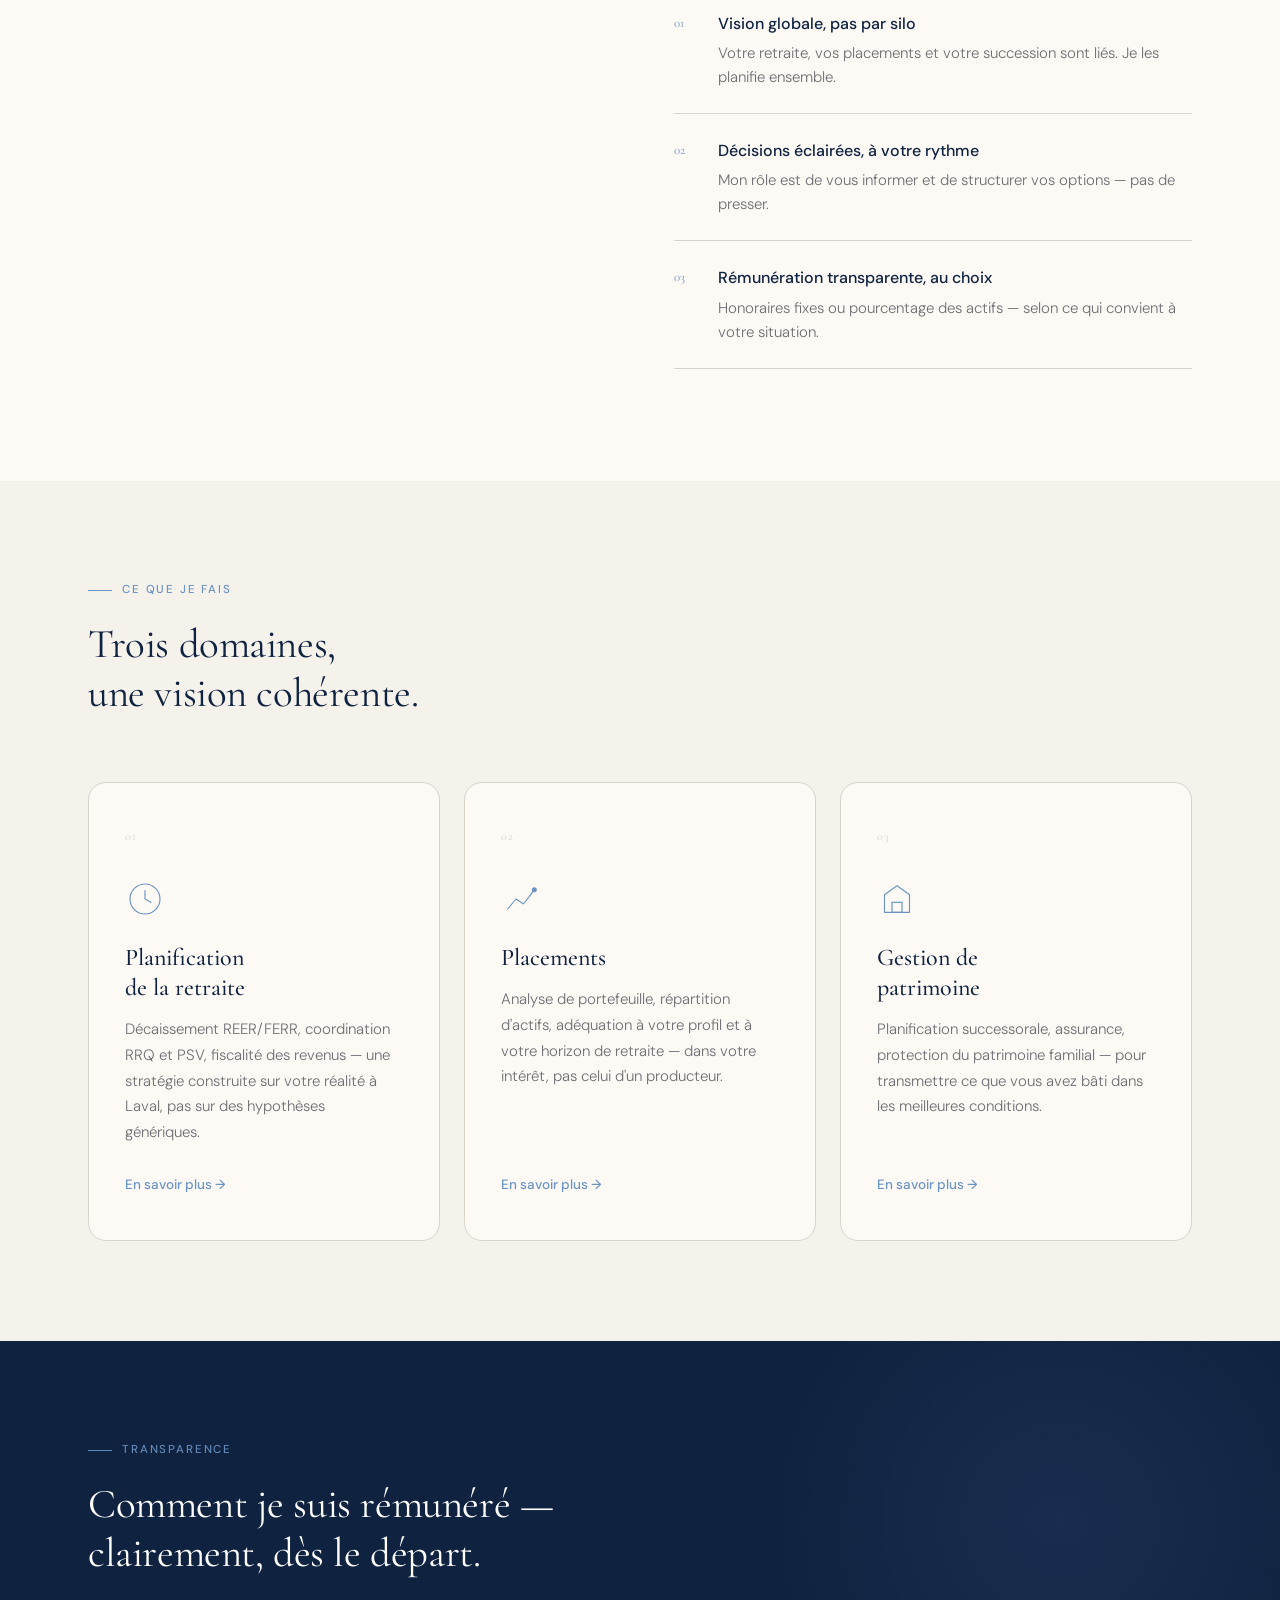
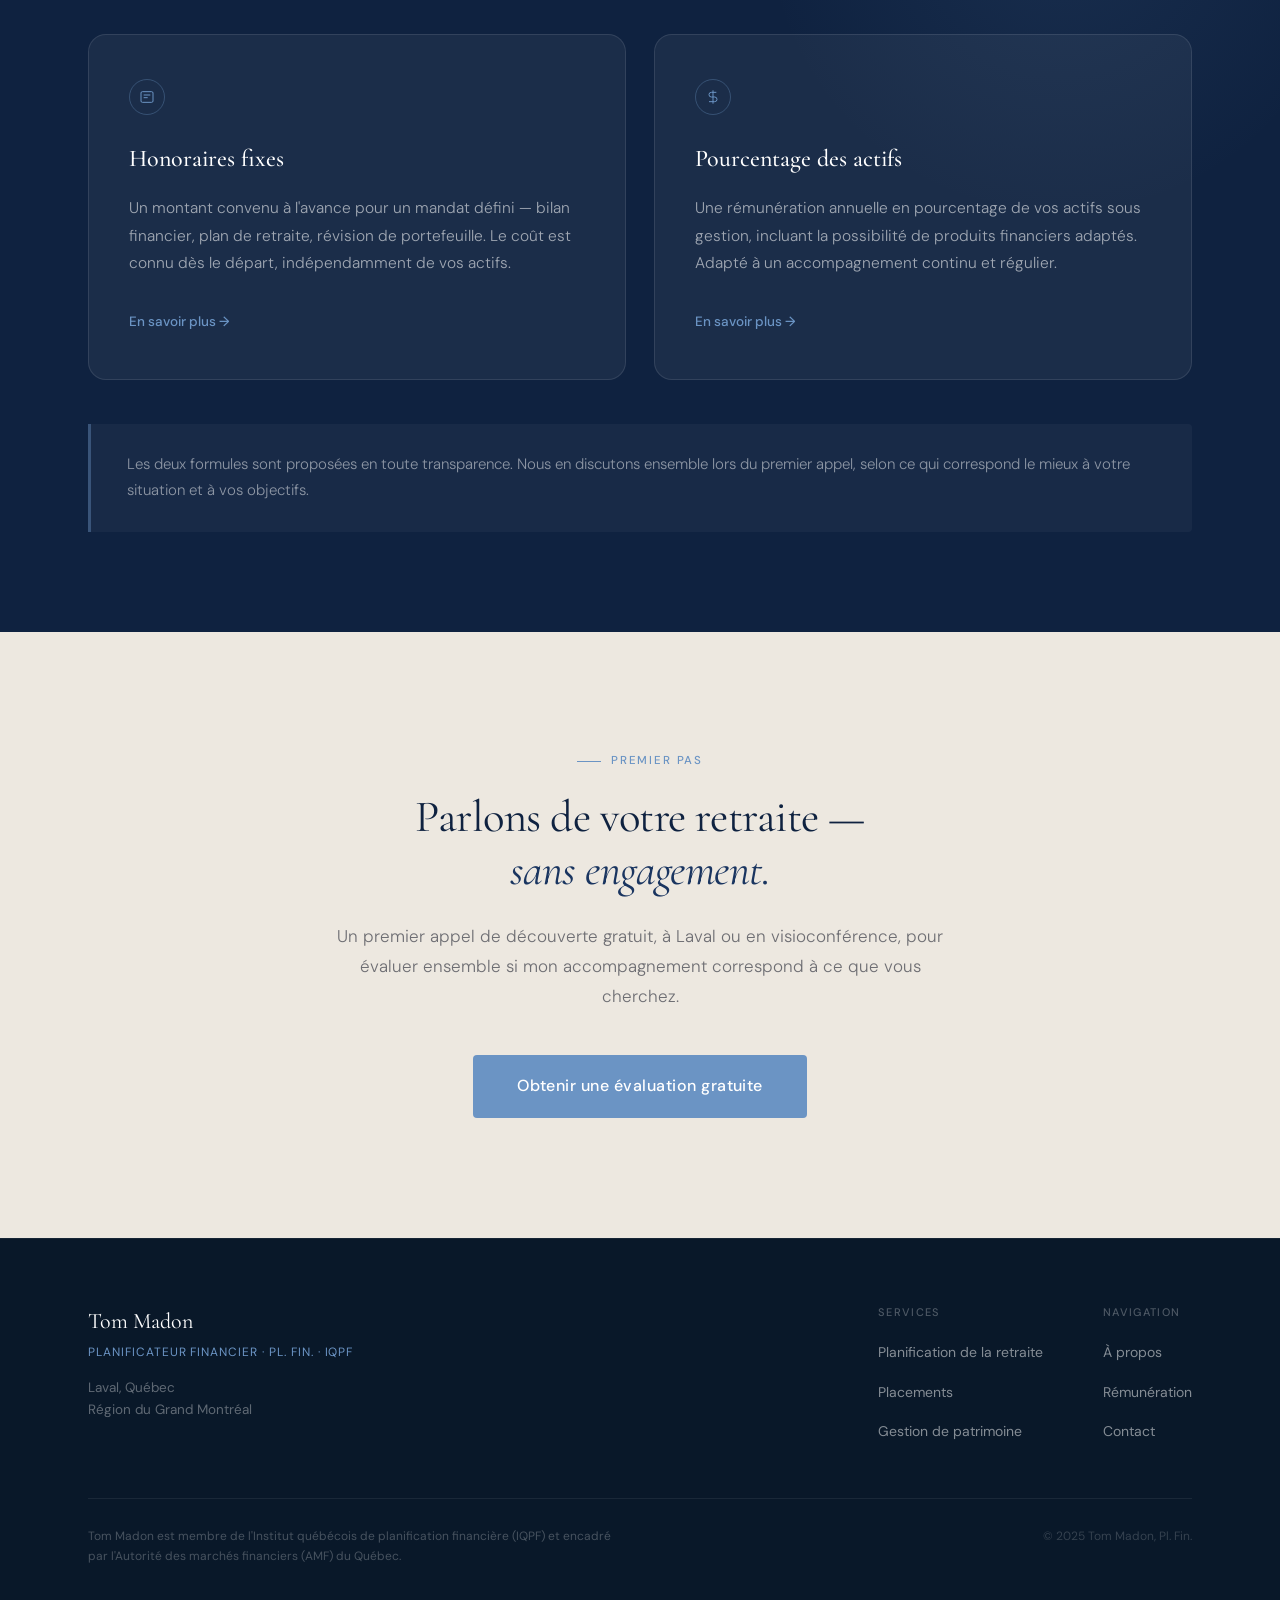
==== commit f97b0dcb: "Rebuild homepage v2: Tom Madon identity front-center, Laval SEO dominant - H1 is Tom's name in large" ====
--- a/index.html
+++ b/index.html
@@ -1,301 +1,1113 @@
 <!DOCTYPE html>
-<html lang="fr">
+<html lang="fr-CA">
 <head>
   <meta charset="UTF-8" />
   <meta name="viewport" content="width=device-width, initial-scale=1.0" />
-  <title>Tom Madon, Pl. Fin. — Planificateur financier, Laval</title>
+  <title>Tom Madon, Pl. Fin. — Planificateur financier à Laval | IQPF</title>
+  <meta name="description" content="Tom Madon, planificateur financier indépendant à Laval (Pl. Fin., IQPF). Planification de retraite, placements et gestion de patrimoine pour la clientèle de 50 à 65 ans du Grand Montréal. Obtenez une évaluation gratuite." />
+  <meta name="robots" content="index, follow" />
+
   <link rel="preconnect" href="https://fonts.googleapis.com" />
   <link rel="preconnect" href="https://fonts.gstatic.com" crossorigin />
-  <link href="https://fonts.googleapis.com/css2?family=Playfair+Display:ital,wght@0,400;0,500;0,700;1,400;1,500&family=Inter:wght@300;400;500;600&display=swap" rel="stylesheet" />
-  <link rel="stylesheet" href="css/style.css" />
+  <link href="https://fonts.googleapis.com/css2?family=Cormorant+Garamond:ital,wght@0,300;0,400;0,500;0,600;1,300;1,400;1,500&family=DM+Sans:wght@300;400;500&display=swap" rel="stylesheet" />
+
+  <style>
+/* ══════════════════════════════════════════════════════
+   DESIGN SYSTEM
+══════════════════════════════════════════════════════ */
+:root {
+  --navy:        #0F2240;
+  --navy-dk:     #091829;
+  --navy-md:     #1A3560;
+  --accent:      #6B94C4;
+  --accent-hov:  #5580AD;
+  --sand:        #F5F1EB;
+  --sand-dk:     #EDE8E0;
+  --cream:       #FDFAF6;
+  --txt:         #3A3A3C;
+  --txt-mid:     #6E6E73;
+  --border:      #D8D3CB;
+
+  --serif:  'Cormorant Garamond', Georgia, serif;
+  --sans:   'DM Sans', -apple-system, sans-serif;
+
+  --r-sm: 4px;
+  --r-md: 10px;
+  --r-lg: 18px;
+  --sh:   0 8px 32px rgba(9,24,41,0.12);
+
+  --w: 1200px;
+  --nh: 76px;
+}
+
+*, *::before, *::after { box-sizing: border-box; margin: 0; padding: 0; }
+html { scroll-behavior: smooth; }
+body {
+  font-family: var(--sans);
+  font-size: 18px;
+  line-height: 1.65;
+  color: var(--txt);
+  background: var(--cream);
+  -webkit-font-smoothing: antialiased;
+}
+img { display: block; max-width: 100%; }
+a { text-decoration: none; color: inherit; }
+ul, ol { list-style: none; }
+
+.wrap {
+  max-width: var(--w);
+  margin: 0 auto;
+  padding: 0 48px;
+}
+
+/* ══ BUTTONS ══════════════════════════════════════════ */
+.btn {
+  display: inline-flex;
+  align-items: center;
+  font-family: var(--sans);
+  font-size: 15px;
+  font-weight: 500;
+  letter-spacing: 0.03em;
+  padding: 15px 32px;
+  border-radius: var(--r-sm);
+  border: none;
+  cursor: pointer;
+  transition: all .2s;
+  white-space: nowrap;
+}
+.btn-cta {
+  background: var(--accent);
+  color: #fff;
+}
+.btn-cta:hover {
+  background: var(--accent-hov);
+  transform: translateY(-1px);
+  box-shadow: 0 4px 18px rgba(107,148,196,.35);
+}
+.btn-cta-lg {
+  padding: 18px 44px;
+  font-size: 16px;
+}
+.btn-outline {
+  background: transparent;
+  color: var(--navy);
+  border: 1.5px solid var(--navy);
+}
+.btn-outline:hover {
+  background: var(--navy);
+  color: #fff;
+}
+
+/* ══ NAV ══════════════════════════════════════════════ */
+.site-nav {
+  position: fixed;
+  inset: 0 0 auto 0;
+  z-index: 200;
+  height: var(--nh);
+  background: rgba(9,24,41,0.97);
+  backdrop-filter: blur(14px);
+  border-bottom: 1px solid rgba(255,255,255,0.07);
+}
+.nav-inner {
+  max-width: var(--w);
+  margin: 0 auto;
+  padding: 0 48px;
+  height: 100%;
+  display: flex;
+  align-items: center;
+  justify-content: space-between;
+  gap: 24px;
+}
+.nav-brand {
+  display: flex;
+  flex-direction: column;
+  line-height: 1.2;
+}
+.nav-brand-name {
+  font-family: var(--serif);
+  font-size: 21px;
+  font-weight: 500;
+  color: #fff;
+  letter-spacing: .01em;
+}
+.nav-brand-sub {
+  font-size: 11px;
+  font-weight: 400;
+  color: var(--accent);
+  letter-spacing: .1em;
+  text-transform: uppercase;
+}
+.nav-links {
+  display: flex;
+  align-items: center;
+  gap: 2px;
+}
+.nav-links a {
+  font-size: 14px;
+  font-weight: 400;
+  color: rgba(255,255,255,.7);
+  padding: 8px 14px;
+  border-radius: var(--r-sm);
+  transition: color .15s, background .15s;
+}
+.nav-links a:hover {
+  color: #fff;
+  background: rgba(255,255,255,.07);
+}
+.nav-links .nav-cta-link {
+  margin-left: 10px;
+  background: var(--accent);
+  color: #fff;
+  padding: 9px 18px;
+}
+.nav-links .nav-cta-link:hover {
+  background: var(--accent-hov);
+}
+.nav-hamburger {
+  display: none;
+  flex-direction: column;
+  gap: 5px;
+  background: none;
+  border: none;
+  cursor: pointer;
+}
+.nav-hamburger span {
+  display: block;
+  width: 22px;
+  height: 1.5px;
+  background: #fff;
+}
+
+/* ══ HERO ═════════════════════════════════════════════ */
+.hero {
+  padding-top: var(--nh);
+  background: var(--navy-dk);
+  min-height: 100vh;
+  display: flex;
+  align-items: stretch;
+  position: relative;
+  overflow: hidden;
+}
+
+/* Grain texture overlay */
+.hero::before {
+  content: '';
+  position: absolute;
+  inset: 0;
+  background-image: url("data:image/svg+xml,%3Csvg viewBox='0 0 256 256' xmlns='http://www.w3.org/2000/svg'%3E%3Cfilter id='noise'%3E%3CfeTurbulence type='fractalNoise' baseFrequency='0.9' numOctaves='4' stitchTiles='stitch'/%3E%3C/filter%3E%3Crect width='100%25' height='100%25' filter='url(%23noise)' opacity='0.04'/%3E%3C/svg%3E");
+  opacity: .5;
+  pointer-events: none;
+}
+
+/* Diagonal color block */
+.hero::after {
+  content: '';
+  position: absolute;
+  top: 0; right: 0;
+  width: 46%;
+  height: 100%;
+  background: linear-gradient(160deg, #122a50 0%, #0d1f3c 100%);
+  clip-path: polygon(8% 0%, 100% 0%, 100% 100%, 0% 100%);
+  pointer-events: none;
+}
+
+.hero-inner {
+  max-width: var(--w);
+  margin: 0 auto;
+  padding: 0 48px;
+  display: flex;
+  align-items: center;
+  gap: 0;
+  position: relative;
+  z-index: 1;
+  width: 100%;
+}
+
+/* LEFT: text block */
+.hero-text {
+  flex: 0 0 54%;
+  padding: 100px 64px 100px 0;
+}
+
+.hero-eyebrow {
+  display: inline-flex;
+  align-items: center;
+  gap: 10px;
+  font-size: 11.5px;
+  font-weight: 500;
+  letter-spacing: .16em;
+  text-transform: uppercase;
+  color: var(--accent);
+  margin-bottom: 32px;
+}
+.hero-eyebrow::before {
+  content: '';
+  display: block;
+  width: 28px;
+  height: 1px;
+  background: var(--accent);
+}
+
+.hero-name {
+  font-family: var(--serif);
+  font-size: clamp(68px, 7vw, 108px);
+  font-weight: 300;
+  color: #fff;
+  line-height: 1.0;
+  letter-spacing: -.02em;
+  margin-bottom: 12px;
+}
+
+.hero-title {
+  font-family: var(--serif);
+  font-size: clamp(20px, 2.2vw, 28px);
+  font-weight: 400;
+  font-style: italic;
+  color: rgba(255,255,255,.55);
+  line-height: 1.35;
+  margin-bottom: 36px;
+}
+
+.hero-divider {
+  width: 48px;
+  height: 1px;
+  background: rgba(107,148,196,.5);
+  margin-bottom: 32px;
+}
+
+.hero-desc {
+  font-size: 17px;
+  font-weight: 300;
+  color: rgba(255,255,255,.62);
+  line-height: 1.80;
+  max-width: 480px;
+  margin-bottom: 48px;
+}
+.hero-desc strong {
+  color: rgba(255,255,255,.88);
+  font-weight: 400;
+}
+
+/* RIGHT: portrait */
+.hero-portrait {
+  flex: 0 0 46%;
+  display: flex;
+  align-items: flex-end;
+  justify-content: center;
+  padding-top: 80px;
+  position: relative;
+}
+
+.portrait-frame {
+  width: 380px;
+  height: 500px;
+  border-radius: var(--r-lg) var(--r-lg) 0 0;
+  overflow: hidden;
+  position: relative;
+}
+
+.portrait-placeholder {
+  width: 100%;
+  height: 100%;
+  background: linear-gradient(175deg, rgba(107,148,196,.20) 0%, rgba(26,53,96,.5) 60%, rgba(9,24,41,.8) 100%);
+  display: flex;
+  flex-direction: column;
+  align-items: center;
+  justify-content: center;
+  border: 1px solid rgba(107,148,196,.20);
+  border-radius: var(--r-lg) var(--r-lg) 0 0;
+}
+
+.portrait-icon {
+  width: 80px;
+  height: 80px;
+  border-radius: 50%;
+  border: 1.5px solid rgba(107,148,196,.4);
+  display: flex;
+  align-items: center;
+  justify-content: center;
+  margin-bottom: 16px;
+}
+.portrait-icon svg {
+  width: 36px;
+  height: 36px;
+  color: rgba(107,148,196,.6);
+}
+
+.portrait-label {
+  font-size: 12px;
+  color: rgba(255,255,255,.30);
+  letter-spacing: .08em;
+  text-transform: uppercase;
+}
+
+.portrait-badge {
+  position: absolute;
+  bottom: 24px;
+  left: -24px;
+  background: var(--cream);
+  border: 1px solid var(--border);
+  border-radius: var(--r-md);
+  padding: 16px 20px;
+  box-shadow: var(--sh);
+  min-width: 200px;
+}
+.badge-label {
+  font-size: 11px;
+  font-weight: 500;
+  color: var(--txt-mid);
+  letter-spacing: .08em;
+  text-transform: uppercase;
+  margin-bottom: 4px;
+}
+.badge-value {
+  font-family: var(--serif);
+  font-size: 17px;
+  font-weight: 500;
+  color: var(--navy);
+}
+
+/* ══ CREDENTIAL STRIP ════════════════════════════════ */
+.cred-strip {
+  background: var(--sand);
+  border-top: 1px solid var(--border);
+  border-bottom: 1px solid var(--border);
+  padding: 28px 0;
+}
+.cred-inner {
+  display: flex;
+  align-items: center;
+  justify-content: center;
+  gap: 0;
+  flex-wrap: wrap;
+}
+.cred-item {
+  display: flex;
+  align-items: center;
+  gap: 12px;
+  padding: 10px 44px;
+  border-right: 1px solid var(--border);
+}
+.cred-item:last-child {
+  border-right: none;
+}
+.cred-dot {
+  width: 6px;
+  height: 6px;
+  border-radius: 50%;
+  background: var(--accent);
+  flex-shrink: 0;
+}
+.cred-text {
+  font-size: 13.5px;
+  color: var(--txt-mid);
+  line-height: 1.4;
+}
+.cred-text strong {
+  display: block;
+  color: var(--navy);
+  font-weight: 500;
+  font-size: 14px;
+}
+
+/* ══ INTRO / LAVAL SEO SECTION ═══════════════════════ */
+.intro-section {
+  padding: 112px 0;
+  background: var(--cream);
+}
+.intro-grid {
+  display: flex;
+  gap: 100px;
+  align-items: flex-start;
+}
+.intro-left {
+  flex: 0 0 44%;
+}
+.intro-right {
+  flex: 1 1 auto;
+  padding-top: 8px;
+}
+.section-tag {
+  font-size: 11.5px;
+  font-weight: 500;
+  letter-spacing: .16em;
+  text-transform: uppercase;
+  color: var(--accent);
+  margin-bottom: 20px;
+  display: flex;
+  align-items: center;
+  gap: 10px;
+}
+.section-tag::before {
+  content: '';
+  width: 24px;
+  height: 1px;
+  background: var(--accent);
+}
+.intro-heading {
+  font-family: var(--serif);
+  font-size: clamp(34px, 3.4vw, 52px);
+  font-weight: 400;
+  color: var(--navy);
+  line-height: 1.18;
+  letter-spacing: -.01em;
+}
+.intro-heading em {
+  font-style: italic;
+  color: var(--navy-md);
+}
+.intro-body {
+  font-size: 17px;
+  font-weight: 300;
+  color: var(--txt);
+  line-height: 1.85;
+  margin-bottom: 20px;
+}
+.intro-body + .intro-body {
+  margin-bottom: 36px;
+}
+
+.intro-pillars {
+  margin-top: 48px;
+  display: flex;
+  flex-direction: column;
+  gap: 0;
+}
+.pillar {
+  display: flex;
+  align-items: flex-start;
+  gap: 20px;
+  padding: 24px 0;
+  border-bottom: 1px solid var(--border);
+}
+.pillar:first-child {
+  border-top: 1px solid var(--border);
+}
+.pillar-num {
+  font-family: var(--serif);
+  font-size: 13px;
+  color: var(--accent);
+  font-weight: 400;
+  flex-shrink: 0;
+  padding-top: 2px;
+  width: 24px;
+}
+.pillar-text strong {
+  display: block;
+  font-size: 16px;
+  font-weight: 500;
+  color: var(--navy);
+  margin-bottom: 4px;
+}
+.pillar-text p {
+  font-size: 15px;
+  font-weight: 300;
+  color: var(--txt-mid);
+  line-height: 1.6;
+}
+
+/* ══ SERVICES ════════════════════════════════════════ */
+.services-section {
+  background: var(--sand);
+  padding: 100px 0;
+}
+.section-header {
+  margin-bottom: 64px;
+}
+.section-heading {
+  font-family: var(--serif);
+  font-size: clamp(32px, 3.2vw, 48px);
+  font-weight: 400;
+  color: var(--navy);
+  line-height: 1.2;
+  letter-spacing: -.01em;
+  margin-top: 16px;
+}
+
+.services-row {
+  display: flex;
+  gap: 24px;
+}
+.svc-card {
+  flex: 1 1 0;
+  background: var(--cream);
+  border: 1px solid var(--border);
+  border-radius: var(--r-lg);
+  padding: 44px 36px;
+  display: flex;
+  flex-direction: column;
+  transition: transform .25s, box-shadow .25s, border-color .25s;
+  position: relative;
+  overflow: hidden;
+  cursor: pointer;
+}
+.svc-card::after {
+  content: '';
+  position: absolute;
+  bottom: 0; left: 0; right: 0;
+  height: 3px;
+  background: linear-gradient(90deg, var(--accent), var(--navy-md));
+  transform: scaleX(0);
+  transform-origin: left;
+  transition: transform .3s ease;
+}
+.svc-card:hover {
+  transform: translateY(-5px);
+  box-shadow: var(--sh);
+  border-color: rgba(107,148,196,.3);
+}
+.svc-card:hover::after {
+  transform: scaleX(1);
+}
+.svc-num {
+  font-family: var(--serif);
+  font-size: 12px;
+  color: var(--border);
+  font-weight: 400;
+  letter-spacing: .06em;
+  margin-bottom: 32px;
+}
+.svc-icon {
+  width: 40px;
+  height: 40px;
+  color: var(--accent);
+  margin-bottom: 24px;
+}
+.svc-icon svg { width: 100%; height: 100%; }
+.svc-title {
+  font-family: var(--serif);
+  font-size: 24px;
+  font-weight: 500;
+  color: var(--navy);
+  line-height: 1.25;
+  margin-bottom: 14px;
+}
+.svc-body {
+  font-size: 15px;
+  font-weight: 300;
+  color: var(--txt-mid);
+  line-height: 1.72;
+  flex: 1;
+  margin-bottom: 28px;
+}
+.svc-link {
+  font-size: 13.5px;
+  font-weight: 500;
+  color: var(--accent);
+  display: flex;
+  align-items: center;
+  gap: 6px;
+  transition: gap .2s;
+}
+.svc-card:hover .svc-link { gap: 10px; }
+
+/* ══ REMUNERATION ════════════════════════════════════ */
+.remu-section {
+  padding: 100px 0;
+  background: var(--navy);
+  position: relative;
+  overflow: hidden;
+}
+.remu-section::before {
+  content: '';
+  position: absolute;
+  top: -120px; right: -80px;
+  width: 600px;
+  height: 600px;
+  border-radius: 50%;
+  background: radial-gradient(circle, rgba(107,148,196,.10) 0%, transparent 70%);
+  pointer-events: none;
+}
+.remu-section .section-tag { color: rgba(107,148,196,.9); }
+.remu-section .section-tag::before { background: rgba(107,148,196,.9); }
+.remu-section .section-heading { color: #fff; }
+.remu-grid {
+  display: flex;
+  gap: 28px;
+  margin-top: 56px;
+}
+.remu-card {
+  flex: 1 1 0;
+  background: rgba(255,255,255,.05);
+  border: 1px solid rgba(255,255,255,.10);
+  border-radius: var(--r-lg);
+  padding: 44px 40px;
+}
+.remu-card-icon {
+  width: 36px;
+  height: 36px;
+  border-radius: 50%;
+  border: 1px solid rgba(107,148,196,.35);
+  display: flex;
+  align-items: center;
+  justify-content: center;
+  margin-bottom: 24px;
+}
+.remu-card-icon svg { width: 16px; height: 16px; color: var(--accent); }
+.remu-card h3 {
+  font-family: var(--serif);
+  font-size: 24px;
+  font-weight: 500;
+  color: #fff;
+  margin-bottom: 16px;
+}
+.remu-card p {
+  font-size: 15.5px;
+  font-weight: 300;
+  color: rgba(255,255,255,.58);
+  line-height: 1.78;
+  margin-bottom: 28px;
+}
+.remu-link {
+  font-size: 13.5px;
+  font-weight: 500;
+  color: var(--accent);
+}
+
+.remu-note {
+  margin-top: 44px;
+  padding: 28px 36px;
+  background: rgba(255,255,255,.04);
+  border-left: 3px solid rgba(107,148,196,.4);
+  border-radius: 0 var(--r-sm) var(--r-sm) 0;
+}
+.remu-note p {
+  font-size: 15px;
+  font-weight: 300;
+  color: rgba(255,255,255,.50);
+  line-height: 1.72;
+}
+
+/* ══ CTA FINALE ══════════════════════════════════════ */
+.cta-section {
+  padding: 120px 0;
+  background: var(--sand-dk);
+  text-align: center;
+}
+.cta-inner {
+  max-width: 640px;
+  margin: 0 auto;
+}
+.cta-heading {
+  font-family: var(--serif);
+  font-size: clamp(34px, 3.5vw, 54px);
+  font-weight: 400;
+  color: var(--navy);
+  line-height: 1.18;
+  letter-spacing: -.01em;
+  margin-top: 16px;
+  margin-bottom: 24px;
+}
+.cta-heading em { font-style: italic; color: var(--navy-md); }
+.cta-body {
+  font-size: 17px;
+  font-weight: 300;
+  color: var(--txt-mid);
+  line-height: 1.78;
+  margin-bottom: 44px;
+}
+
+/* ══ FOOTER ══════════════════════════════════════════ */
+.site-footer {
+  background: var(--navy-dk);
+  padding: 64px 0 40px;
+  border-top: 1px solid rgba(255,255,255,.06);
+}
+.footer-inner {
+  display: flex;
+  gap: 60px;
+  align-items: flex-start;
+  margin-bottom: 52px;
+}
+.footer-brand { flex: 1 1 auto; }
+.footer-name {
+  font-family: var(--serif);
+  font-size: 22px;
+  font-weight: 400;
+  color: #fff;
+  margin-bottom: 4px;
+}
+.footer-sub {
+  font-size: 12px;
+  color: var(--accent);
+  letter-spacing: .08em;
+  text-transform: uppercase;
+  margin-bottom: 14px;
+}
+.footer-loc {
+  font-size: 13.5px;
+  color: rgba(255,255,255,.35);
+  line-height: 1.6;
+}
+.footer-nav-group {
+  flex: 0 0 auto;
+}
+.footer-nav-group h4 {
+  font-size: 11px;
+  font-weight: 500;
+  letter-spacing: .12em;
+  text-transform: uppercase;
+  color: rgba(255,255,255,.28);
+  margin-bottom: 16px;
+}
+.footer-nav-group ul {
+  display: flex;
+  flex-direction: column;
+  gap: 10px;
+}
+.footer-nav-group a {
+  font-size: 14px;
+  color: rgba(255,255,255,.50);
+  transition: color .15s;
+}
+.footer-nav-group a:hover { color: #fff; }
+.footer-legal-row {
+  border-top: 1px solid rgba(255,255,255,.07);
+  padding-top: 28px;
+  display: flex;
+  justify-content: space-between;
+  align-items: flex-start;
+  gap: 40px;
+  flex-wrap: wrap;
+}
+.footer-amf {
+  font-size: 12px;
+  color: rgba(255,255,255,.25);
+  line-height: 1.65;
+  max-width: 540px;
+}
+.footer-copy {
+  font-size: 12px;
+  color: rgba(255,255,255,.18);
+  white-space: nowrap;
+}
+
+/* ══ RESPONSIVE ══════════════════════════════════════ */
+@media (max-width: 1024px) {
+  .hero-inner { flex-direction: column; }
+  .hero-text { flex: none; width: 100%; padding: 80px 0 60px; }
+  .hero-portrait { display: none; }
+  .intro-grid { flex-direction: column; gap: 48px; }
+  .intro-left { flex: none; width: 100%; }
+  .services-row { flex-direction: column; }
+  .svc-card { flex: none; }
+  .remu-grid { flex-direction: column; }
+  .remu-card { flex: none; }
+  .footer-inner { flex-direction: column; gap: 40px; }
+  .cred-item { padding: 10px 28px; }
+}
+@media (max-width: 768px) {
+  :root { --nh: 68px; }
+  .wrap { padding: 0 24px; }
+  .nav-inner { padding: 0 24px; }
+  .nav-links { display: none; }
+  .nav-hamburger { display: flex; }
+  .hero-inner { padding: 0 24px; }
+  .hero-name { font-size: 56px; }
+  .cred-inner { flex-direction: column; align-items: flex-start; }
+  .cred-item { border-right: none; border-bottom: 1px solid var(--border); width: 100%; padding: 14px 24px; }
+  .cred-item:last-child { border-bottom: none; }
+}
+  </style>
 </head>
 <body>
 
-  <!-- ═══════════════════════════ NAVIGATION ═══════════════════════════ -->
-  <header class="site-header">
-    <nav class="nav-container">
-      <a href="index.html" class="nav-logo">
-        <span class="logo-name">Tom Madon</span>
-        <span class="logo-title">Pl. Fin., IQPF</span>
-      </a>
+<!-- ══════════════════ NAV ══════════════════════════ -->
+<header class="site-nav">
+  <div class="nav-inner">
+    <a href="index.html" class="nav-brand">
+      <span class="nav-brand-name">Tom Madon</span>
+      <span class="nav-brand-sub">Pl. Fin. · IQPF · Laval</span>
+    </a>
+    <nav>
       <ul class="nav-links">
-        <li><a href="index.html" class="nav-link active">Accueil</a></li>
-        <li class="nav-dropdown">
-          <a href="#" class="nav-link">Services <span class="chevron">&#8964;</span></a>
-          <ul class="dropdown-menu">
-            <li><a href="retraite.html">Planification de la retraite</a></li>
-            <li><a href="placements.html">Placements</a></li>
-            <li><a href="patrimoine.html">Gestion de patrimoine</a></li>
-          </ul>
-        </li>
-        <li><a href="remuneration.html" class="nav-link">Rémunération</a></li>
-        <li><a href="apropos.html" class="nav-link">À propos</a></li>
-        <li><a href="contact.html" class="nav-link nav-cta">Prendre contact</a></li>
+        <li><a href="index.html">Accueil</a></li>
+        <li><a href="retraite.html">Retraite</a></li>
+        <li><a href="placements.html">Placements</a></li>
+        <li><a href="patrimoine.html">Patrimoine</a></li>
+        <li><a href="apropos.html">À propos</a></li>
+        <li><a href="contact.html" class="nav-cta-link">Évaluation gratuite</a></li>
       </ul>
-      <button class="nav-hamburger" aria-label="Menu">
-        <span></span><span></span><span></span>
-      </button>
     </nav>
-  </header>
-
-  <!-- ═══════════════════════════ HERO ═══════════════════════════ -->
-  <section class="hero">
-    <div class="hero-inner">
-      <div class="hero-content">
-        <p class="hero-eyebrow">Planification financière indépendante · Laval &amp; Grand Montréal</p>
-        <h1 class="hero-title">
-          Préparer votre retraite avec<br />
-          <em>clarté, méthode et attention.</em>
-        </h1>
-        <p class="hero-body">
-          Je m'appelle Tom Madon. Diplômé de l'IQPF et planificateur financier depuis plusieurs années,
-          j'accompagne des personnes entre 50 et 65 ans qui veulent aborder la retraite avec confiance —
-          sans complexité inutile, sans conflit d'intérêts cachés.
-        </p>
-        <div class="hero-actions">
-          <a href="contact.html" class="btn btn-primary">Discuter de votre situation</a>
-          <a href="retraite.html" class="btn btn-ghost">Découvrir mes services</a>
+    <button class="nav-hamburger" aria-label="Menu"><span></span><span></span><span></span></button>
+  </div>
+</header>
+
+<!-- ══════════════════ HERO ═════════════════════════ -->
+<section class="hero">
+  <div class="hero-inner">
+
+    <!-- Texte gauche -->
+    <div class="hero-text">
+      <p class="hero-eyebrow">Planificateur financier à Laval</p>
+
+      <h1 class="hero-name">Tom<br>Madon.</h1>
+      <p class="hero-title">Planificateur financier indépendant<br>à Laval et dans le Grand Montréal</p>
+
+      <div class="hero-divider"></div>
+
+      <p class="hero-desc">
+        J'accompagne des personnes entre <strong>50 et 65 ans</strong> qui veulent
+        aborder la retraite avec clarté et méthode — planification personnalisée,
+        sans produit imposé, sans conflit d'intérêts caché.
+      </p>
+
+      <a href="contact.html" class="btn btn-cta btn-cta-lg">Obtenir une évaluation gratuite</a>
+    </div>
+
+    <!-- Portrait droite -->
+    <div class="hero-portrait">
+      <div class="portrait-frame">
+        <div class="portrait-placeholder">
+          <div class="portrait-icon">
+            <svg viewBox="0 0 24 24" fill="none" stroke="currentColor" stroke-width="1.2">
+              <path d="M20 21v-2a4 4 0 0 0-4-4H8a4 4 0 0 0-4 4v2"/>
+              <circle cx="12" cy="7" r="4"/>
+            </svg>
+          </div>
+          <span class="portrait-label">Portrait · Tom Madon</span>
         </div>
       </div>
-      <div class="hero-visual">
-        <div class="hero-photo-frame">
-          <div class="hero-photo-placeholder">
-            <div class="photo-initials">TM</div>
+      <div class="portrait-badge">
+        <p class="badge-label">Diplômé</p>
+        <p class="badge-value">IQPF · Pl. Fin.</p>
+      </div>
+    </div>
+
+  </div>
+</section>
+
+<!-- ══════════════════ CREDENTIAL STRIP ═════════════ -->
+<div class="cred-strip">
+  <div class="cred-inner">
+    <div class="cred-item">
+      <span class="cred-dot"></span>
+      <div class="cred-text">
+        <strong>Pl. Fin., IQPF</strong>
+        Titre reconnu au Québec
+      </div>
+    </div>
+    <div class="cred-item">
+      <span class="cred-dot"></span>
+      <div class="cred-text">
+        <strong>Indépendant</strong>
+        Sans produit imposé
+      </div>
+    </div>
+    <div class="cred-item">
+      <span class="cred-dot"></span>
+      <div class="cred-text">
+        <strong>Basé à Laval</strong>
+        Grand Montréal
+      </div>
+    </div>
+    <div class="cred-item">
+      <span class="cred-dot"></span>
+      <div class="cred-text">
+        <strong>Clientèle limitée</strong>
+        Suivi personnalisé
+      </div>
+    </div>
+  </div>
+</div>
+
+<!-- ══════════════════ INTRO / SEO LAVAL ════════════ -->
+<section class="intro-section">
+  <div class="wrap intro-grid">
+
+    <div class="intro-left">
+      <p class="section-tag">Mon approche</p>
+      <h2 class="intro-heading">
+        Un planificateur financier<br>
+        <em>à Laval qui vous connaît</em><br>
+        par son nom.
+      </h2>
+    </div>
+
+    <div class="intro-right">
+      <p class="intro-body">
+        Trop souvent, la planification financière est une relation avec une institution,
+        pas avec une personne. Chez moi, vous travaillez directement avec Tom Madon —
+        <strong>planificateur financier indépendant à Laval</strong> depuis plusieurs années,
+        diplômé de l'IQPF, sans intermédiaire.
+      </p>
+      <p class="intro-body">
+        Je sers une clientèle de 50 à 65 ans, établie à Laval et dans le Grand Montréal,
+        qui veut une vue d'ensemble de sa situation : retraite, placements, fiscalité,
+        succession — sans que chaque réponse mène à un produit financier.
+      </p>
+      <a href="apropos.html" class="btn btn-outline">Mon parcours en détail</a>
+
+      <div class="intro-pillars">
+        <div class="pillar">
+          <span class="pillar-num">01</span>
+          <div class="pillar-text">
+            <strong>Vision globale, pas par silo</strong>
+            <p>Votre retraite, vos placements et votre succession sont liés. Je les planifie ensemble.</p>
           </div>
         </div>
-        <div class="hero-credential">
-          <div class="credential-badge">
-            <span class="badge-icon">✦</span>
-            <div>
-              <strong>Pl. Fin.</strong>
-              <span>Diplômé IQPF</span>
-            </div>
+        <div class="pillar">
+          <span class="pillar-num">02</span>
+          <div class="pillar-text">
+            <strong>Décisions éclairées, à votre rythme</strong>
+            <p>Mon rôle est de vous informer et de structurer vos options — pas de presser.</p>
+          </div>
+        </div>
+        <div class="pillar">
+          <span class="pillar-num">03</span>
+          <div class="pillar-text">
+            <strong>Rémunération transparente, au choix</strong>
+            <p>Honoraires fixes ou pourcentage des actifs — selon ce qui convient à votre situation.</p>
           </div>
         </div>
       </div>
     </div>
-  </section>
-
-  <!-- ═══════════════════════════ VALEUR ═══════════════════════════ -->
-  <section class="value-strip">
-    <div class="container">
-      <ul class="value-list">
-        <li class="value-item">
-          <span class="value-icon">◈</span>
-          <p>Conseils indépendants,<br /><strong>sans produit à vendre</strong></p>
-        </li>
-        <li class="value-divider"></li>
-        <li class="value-item">
-          <span class="value-icon">◈</span>
-          <p>Planification globale :<br /><strong>retraite, fiscalité, succession</strong></p>
-        </li>
-        <li class="value-divider"></li>
-        <li class="value-item">
-          <span class="value-icon">◈</span>
-          <p>Rémunération<br /><strong>transparente et au choix</strong></p>
-        </li>
-        <li class="value-divider"></li>
-        <li class="value-item">
-          <span class="value-icon">◈</span>
-          <p>Clientèle limitée pour<br /><strong>un suivi personnalisé</strong></p>
-        </li>
-      </ul>
-    </div>
-  </section>
-
-  <!-- ═══════════════════════════ SERVICES ═══════════════════════════ -->
-  <section class="services-section section">
-    <div class="container">
-      <div class="section-header">
-        <p class="section-eyebrow">Ce que je fais</p>
-        <h2 class="section-title">Trois domaines d'accompagnement</h2>
-        <p class="section-subtitle">
-          Chaque engagement commence par une écoute approfondie de votre situation —
-          pas par un produit ou une solution préconçue.
-        </p>
+
+  </div>
+</section>
+
+<!-- ══════════════════ SERVICES ══════════════════════ -->
+<section class="services-section">
+  <div class="wrap">
+    <div class="section-header">
+      <p class="section-tag">Ce que je fais</p>
+      <h2 class="section-heading">Trois domaines,<br>une vision cohérente.</h2>
+    </div>
+
+    <div class="services-row">
+
+      <a href="retraite.html" class="svc-card">
+        <div class="svc-num">01</div>
+        <div class="svc-icon">
+          <svg viewBox="0 0 48 48" fill="none" stroke="currentColor" stroke-width="1.4">
+            <circle cx="24" cy="24" r="18"/>
+            <path d="M24 14v10l7 4" stroke-linecap="round"/>
+          </svg>
+        </div>
+        <h3 class="svc-title">Planification<br>de la retraite</h3>
+        <p class="svc-body">Décaissement REER/FERR, coordination RRQ et PSV, fiscalité des revenus — une stratégie construite sur votre réalité à Laval, pas sur des hypothèses génériques.</p>
+        <span class="svc-link">En savoir plus →</span>
+      </a>
+
+      <a href="placements.html" class="svc-card">
+        <div class="svc-num">02</div>
+        <div class="svc-icon">
+          <svg viewBox="0 0 48 48" fill="none" stroke="currentColor" stroke-width="1.4">
+            <polyline points="8,36 18,24 27,30 40,13" stroke-linecap="round" stroke-linejoin="round"/>
+            <circle cx="40" cy="13" r="3" fill="currentColor" stroke="none"/>
+          </svg>
+        </div>
+        <h3 class="svc-title">Placements</h3>
+        <p class="svc-body">Analyse de portefeuille, répartition d'actifs, adéquation à votre profil et à votre horizon de retraite — dans votre intérêt, pas celui d'un producteur.</p>
+        <span class="svc-link">En savoir plus →</span>
+      </a>
+
+      <a href="patrimoine.html" class="svc-card">
+        <div class="svc-num">03</div>
+        <div class="svc-icon">
+          <svg viewBox="0 0 48 48" fill="none" stroke="currentColor" stroke-width="1.4">
+            <path d="M24 8L9 19v21h30V19L24 8z" stroke-linejoin="round"/>
+            <rect x="18" y="28" width="12" height="12"/>
+          </svg>
+        </div>
+        <h3 class="svc-title">Gestion de<br>patrimoine</h3>
+        <p class="svc-body">Planification successorale, assurance, protection du patrimoine familial — pour transmettre ce que vous avez bâti dans les meilleures conditions.</p>
+        <span class="svc-link">En savoir plus →</span>
+      </a>
+
+    </div>
+  </div>
+</section>
+
+<!-- ══════════════════ REMUNERATION ═════════════════ -->
+<section class="remu-section">
+  <div class="wrap">
+    <p class="section-tag">Transparence</p>
+    <h2 class="section-heading">Comment je suis rémunéré —<br>clairement, dès le départ.</h2>
+
+    <div class="remu-grid">
+      <div class="remu-card">
+        <div class="remu-card-icon">
+          <svg viewBox="0 0 24 24" fill="none" stroke="currentColor" stroke-width="1.5">
+            <rect x="3" y="4" width="18" height="16" rx="2"/><path d="M7 9h10M7 13h6"/>
+          </svg>
+        </div>
+        <h3>Honoraires fixes</h3>
+        <p>Un montant convenu à l'avance pour un mandat défini — bilan financier, plan de retraite, révision de portefeuille. Le coût est connu dès le départ, indépendamment de vos actifs.</p>
+        <a href="remuneration.html" class="remu-link">En savoir plus →</a>
       </div>
-      <div class="services-grid">
-
-        <a href="retraite.html" class="service-card">
-          <div class="service-card-number">01</div>
-          <div class="service-card-icon">
-            <svg viewBox="0 0 48 48" fill="none" xmlns="http://www.w3.org/2000/svg">
-              <circle cx="24" cy="24" r="18" stroke="currentColor" stroke-width="1.5"/>
-              <path d="M24 14v10l6 4" stroke="currentColor" stroke-width="1.5" stroke-linecap="round"/>
-            </svg>
-          </div>
-          <h3 class="service-card-title">Planification<br />de la retraite</h3>
-          <p class="service-card-body">
-            Décaissement REER/FERR, coordination RRQ et PSV,
-            fiscalité des revenus de retraite — une stratégie bâtie
-            sur votre réalité, pas sur des moyennes.
-          </p>
-          <span class="service-card-link">En savoir plus →</span>
-        </a>
-
-        <a href="placements.html" class="service-card">
-          <div class="service-card-number">02</div>
-          <div class="service-card-icon">
-            <svg viewBox="0 0 48 48" fill="none" xmlns="http://www.w3.org/2000/svg">
-              <polyline points="8,36 18,24 26,30 40,14" stroke="currentColor" stroke-width="1.5" stroke-linecap="round" stroke-linejoin="round"/>
-              <circle cx="40" cy="14" r="2.5" fill="currentColor"/>
-            </svg>
-          </div>
-          <h3 class="service-card-title">Placements</h3>
-          <p class="service-card-body">
-            Analyse de votre portefeuille, adéquation au profil de risque,
-            répartition d'actifs adaptée à votre horizon de retraite et
-            à vos objectifs de revenus.
-          </p>
-          <span class="service-card-link">En savoir plus →</span>
-        </a>
-
-        <a href="patrimoine.html" class="service-card">
-          <div class="service-card-number">03</div>
-          <div class="service-card-icon">
-            <svg viewBox="0 0 48 48" fill="none" xmlns="http://www.w3.org/2000/svg">
-              <path d="M24 8L10 18v22h28V18L24 8z" stroke="currentColor" stroke-width="1.5" stroke-linejoin="round"/>
-              <rect x="18" y="28" width="12" height="12" stroke="currentColor" stroke-width="1.5"/>
-            </svg>
-          </div>
-          <h3 class="service-card-title">Gestion de<br />patrimoine</h3>
-          <p class="service-card-body">
-            Planification successorale, assurance vie et invalidité,
-            protection du patrimoine familial — pour transmettre ce que
-            vous avez bâti dans les meilleures conditions.
-          </p>
-          <span class="service-card-link">En savoir plus →</span>
-        </a>
-
+      <div class="remu-card">
+        <div class="remu-card-icon">
+          <svg viewBox="0 0 24 24" fill="none" stroke="currentColor" stroke-width="1.5">
+            <path d="M12 2v20M17 5H9.5a3.5 3.5 0 0 0 0 7h5a3.5 3.5 0 0 1 0 7H6"/>
+          </svg>
+        </div>
+        <h3>Pourcentage des actifs</h3>
+        <p>Une rémunération annuelle en pourcentage de vos actifs sous gestion, incluant la possibilité de produits financiers adaptés. Adapté à un accompagnement continu et régulier.</p>
+        <a href="remuneration.html" class="remu-link">En savoir plus →</a>
       </div>
     </div>
-  </section>
-
-  <!-- ═══════════════════════════ APPROCHE ═══════════════════════════ -->
-  <section class="approach-section section">
-    <div class="container approach-grid">
-      <div class="approach-text">
-        <p class="section-eyebrow">Mon approche</p>
-        <h2 class="section-title">Une relation de confiance,<br />pas une relation transactionnelle.</h2>
-        <p class="approach-body">
-          La période entre 50 et 65 ans est souvent la plus déterminante sur le plan financier.
-          Les décisions prises dans cette fenêtre — quand encaisser la RRQ, comment décaisser les REER,
-          comment structurer la succession — ont des effets durables.
-        </p>
-        <p class="approach-body">
-          Mon rôle n'est pas de vous vendre un produit. C'est de comprendre l'ensemble de votre
-          situation et de vous aider à prendre des décisions éclairées, à votre rythme,
-          avec toute l'information nécessaire.
-        </p>
-        <a href="apropos.html" class="btn btn-outline">Mon parcours et mes diplômes</a>
+
+    <div class="remu-note">
+      <p>Les deux formules sont proposées en toute transparence. Nous en discutons ensemble lors du premier appel, selon ce qui correspond le mieux à votre situation et à vos objectifs.</p>
+    </div>
+  </div>
+</section>
+
+<!-- ══════════════════ CTA FINALE ════════════════════ -->
+<section class="cta-section">
+  <div class="cta-inner">
+    <p class="section-tag" style="justify-content: center;">Premier pas</p>
+    <h2 class="cta-heading">
+      Parlons de votre retraite —<br>
+      <em>sans engagement.</em>
+    </h2>
+    <p class="cta-body">
+      Un premier appel de découverte gratuit, à Laval ou en visioconférence, pour évaluer
+      ensemble si mon accompagnement correspond à ce que vous cherchez.
+    </p>
+    <a href="contact.html" class="btn btn-cta btn-cta-lg">Obtenir une évaluation gratuite</a>
+  </div>
+</section>
+
+<!-- ══════════════════ FOOTER ════════════════════════ -->
+<footer class="site-footer">
+  <div class="wrap">
+    <div class="footer-inner">
+      <div class="footer-brand">
+        <p class="footer-name">Tom Madon</p>
+        <p class="footer-sub">Planificateur financier · Pl. Fin. · IQPF</p>
+        <p class="footer-loc">Laval, Québec<br>Région du Grand Montréal</p>
       </div>
-      <div class="approach-visual">
-        <div class="approach-quote-block">
-          <blockquote class="approach-quote">
-            "Je travaille avec un nombre limité de clients, pour pouvoir
-             offrir le niveau d'attention que chaque situation mérite."
-          </blockquote>
-          <cite class="approach-cite">— Tom Madon, Pl. Fin.</cite>
-        </div>
-        <div class="approach-stats">
-          <div class="stat-item">
-            <span class="stat-number">50–65</span>
-            <span class="stat-label">Tranche d'âge<br />de ma clientèle</span>
-          </div>
-          <div class="stat-item">
-            <span class="stat-number">IQPF</span>
-            <span class="stat-label">Diplôme reconnu<br />au Québec</span>
-          </div>
-          <div class="stat-item">
-            <span class="stat-number">Laval</span>
-            <span class="stat-label">Basé au cœur<br />du Grand Montréal</span>
-          </div>
-        </div>
-      </div>
-    </div>
-  </section>
-
-  <!-- ═══════════════════════════ REMUNERATION ═══════════════════════════ -->
-  <section class="remu-section section">
-    <div class="container">
-      <div class="section-header">
-        <p class="section-eyebrow">Transparence</p>
-        <h2 class="section-title">Deux modes de rémunération à votre choix</h2>
-        <p class="section-subtitle">
-          Parce que chaque situation est différente, je propose deux formules —
-          chacune avec ses avantages propres. Nous en discutons ensemble lors
-          du premier appel.
-        </p>
-      </div>
-      <div class="remu-grid">
-        <div class="remu-card">
-          <div class="remu-card-header">
-            <span class="remu-icon">◎</span>
-            <h3>Honoraires fixes</h3>
-          </div>
-          <p class="remu-body">
-            Vous payez un montant convenu à l'avance pour un mandat défini —
-            bilan financier, plan de retraite, révision de portefeuille.
-            Le coût est connu dès le départ, indépendamment des actifs que vous détenez.
-          </p>
-          <a href="remuneration.html" class="remu-link">Détails →</a>
-        </div>
-        <div class="remu-card">
-          <div class="remu-card-header">
-            <span class="remu-icon">◎</span>
-            <h3>Pourcentage des actifs</h3>
-          </div>
-          <p class="remu-body">
-            Une rémunération annuelle calculée en pourcentage de vos actifs sous
-            gestion. Ce mode est adapté à un accompagnement continu, avec révisions
-            régulières et accès permanent à mes services.
-          </p>
-          <a href="remuneration.html" class="remu-link">Détails →</a>
-        </div>
-      </div>
-    </div>
-  </section>
-
-  <!-- ═══════════════════════════ CTA CONTACT ═══════════════════════════ -->
-  <section class="cta-section">
-    <div class="container cta-inner">
-      <div class="cta-text">
-        <h2 class="cta-title">Prêt à faire le point<br />sur votre situation?</h2>
-        <p class="cta-body">
-          Un premier appel de découverte, sans engagement, pour voir si
-          mon accompagnement correspond à vos besoins.
-        </p>
-      </div>
-      <a href="contact.html" class="btn btn-primary btn-large">Écrire à Tom Madon</a>
-    </div>
-  </section>
-
-  <!-- ═══════════════════════════ FOOTER ═══════════════════════════ -->
-  <footer class="site-footer">
-    <div class="container footer-grid">
-      <div class="footer-brand">
-        <span class="footer-logo">Tom Madon</span>
-        <span class="footer-logo-sub">Planificateur financier, Pl. Fin., IQPF</span>
-        <p class="footer-address">Laval, Québec · Grand Montréal</p>
-      </div>
-      <nav class="footer-nav">
+      <div class="footer-nav-group">
+        <h4>Services</h4>
         <ul>
-          <li><a href="index.html">Accueil</a></li>
           <li><a href="retraite.html">Planification de la retraite</a></li>
           <li><a href="placements.html">Placements</a></li>
           <li><a href="patrimoine.html">Gestion de patrimoine</a></li>
+        </ul>
+      </div>
+      <div class="footer-nav-group">
+        <h4>Navigation</h4>
+        <ul>
+          <li><a href="apropos.html">À propos</a></li>
           <li><a href="remuneration.html">Rémunération</a></li>
-          <li><a href="apropos.html">À propos</a></li>
           <li><a href="contact.html">Contact</a></li>
         </ul>
-      </nav>
-      <div class="footer-legal">
-        <p>Tom Madon est membre de l'Institut québécois de planification financière (IQPF) et encadré par l'Autorité des marchés financiers (AMF).</p>
-        <p class="footer-copy">© 2025 Tom Madon, Pl. Fin. Tous droits réservés.</p>
       </div>
     </div>
-  </footer>
-
-  <script src="js/main.js"></script>
+    <div class="footer-legal-row">
+      <p class="footer-amf">Tom Madon est membre de l'Institut québécois de planification financière (IQPF) et encadré par l'Autorité des marchés financiers (AMF) du Québec.</p>
+      <p class="footer-copy">© 2025 Tom Madon, Pl. Fin.</p>
+    </div>
+  </div>
+</footer>
+
+<script>
+const hamburger = document.querySelector('.nav-hamburger');
+const navLinks = document.querySelector('.nav-links');
+if (hamburger) hamburger.addEventListener('click', () => navLinks.classList.toggle('open'));
+</script>
+
 </body>
 </html>
